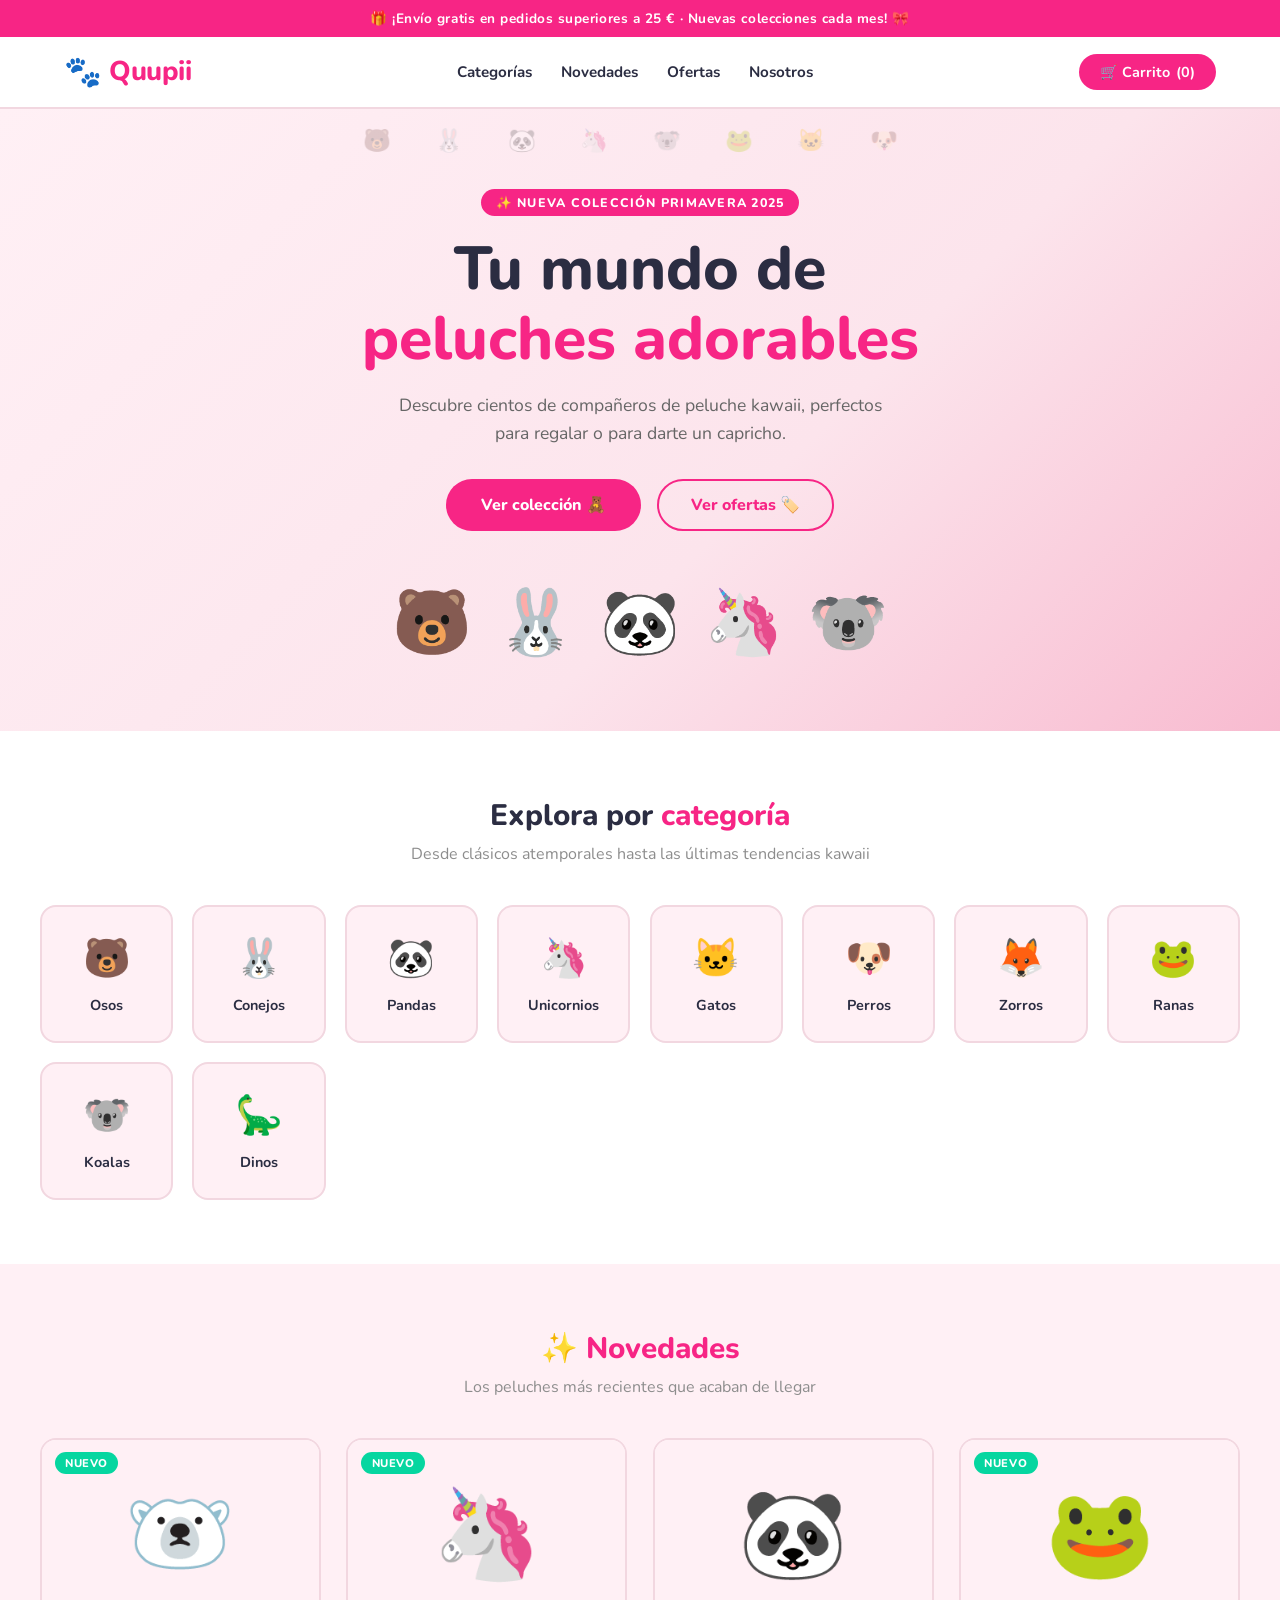
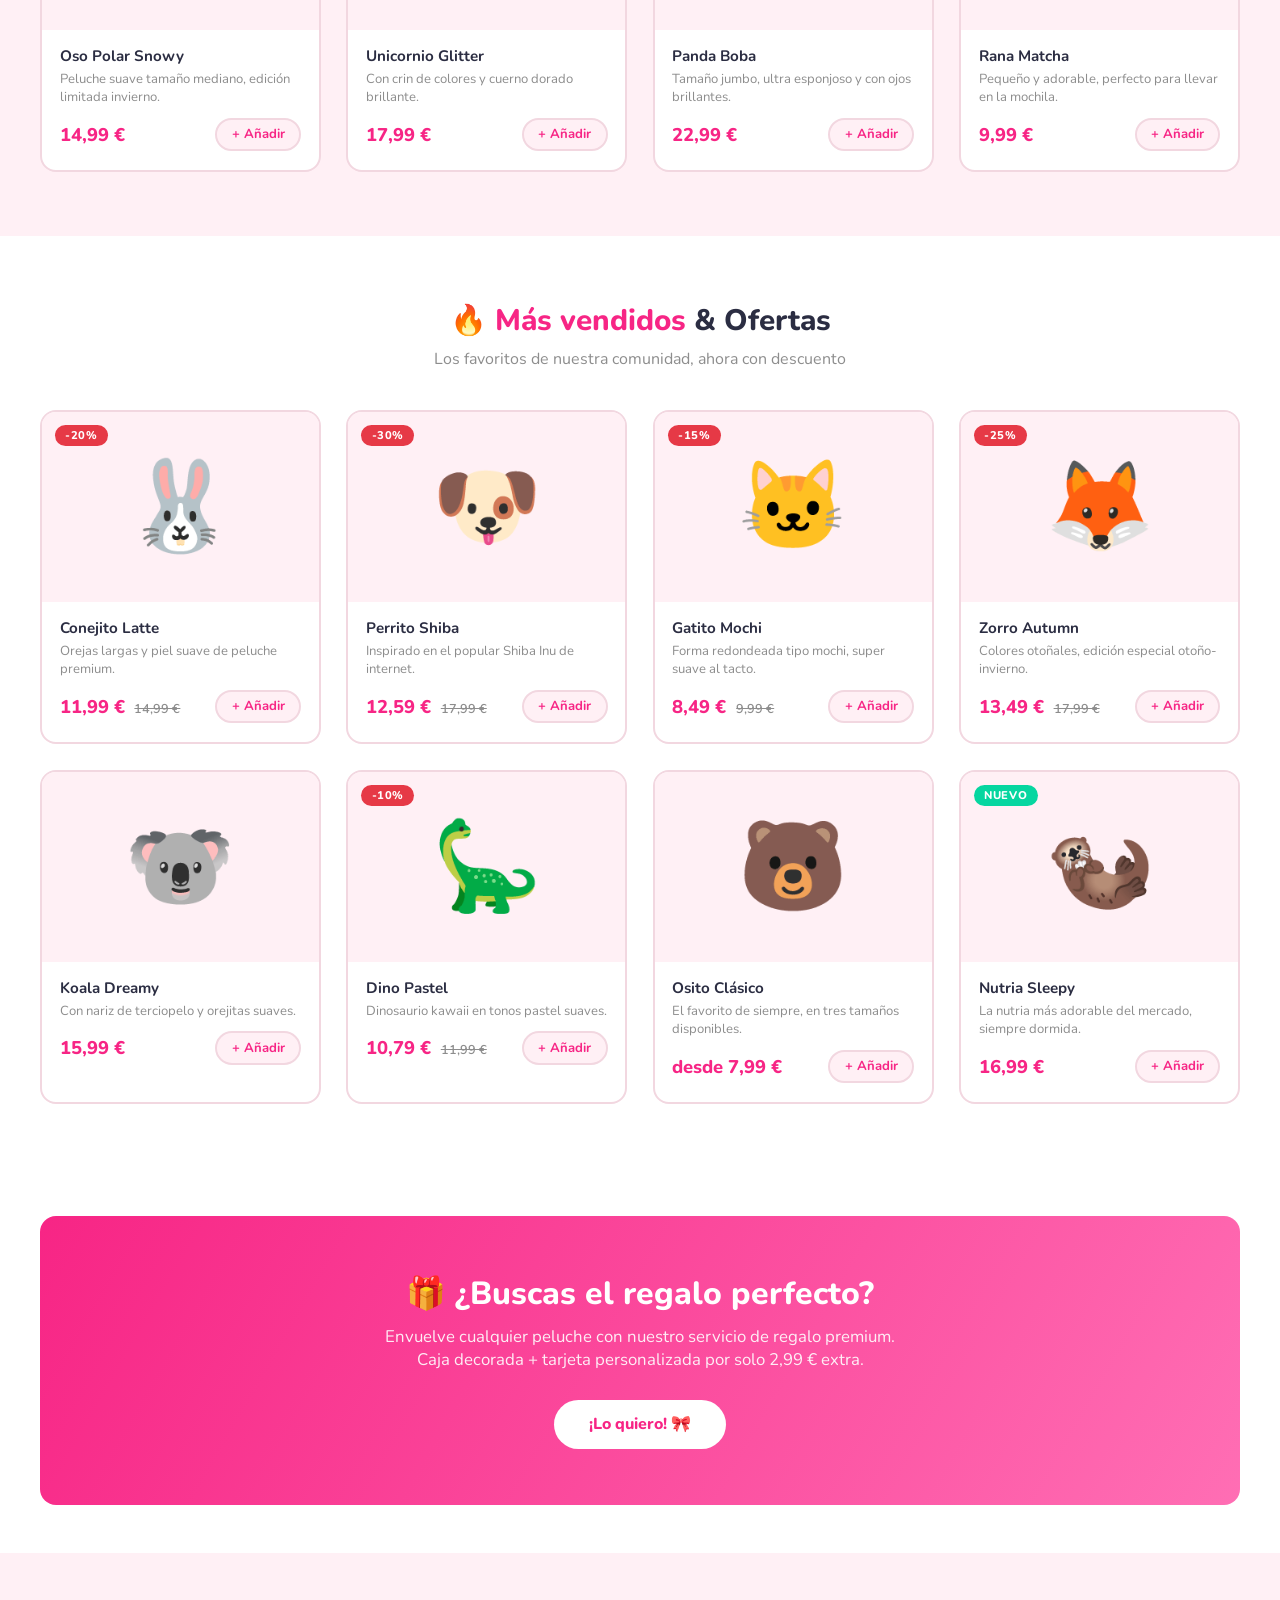
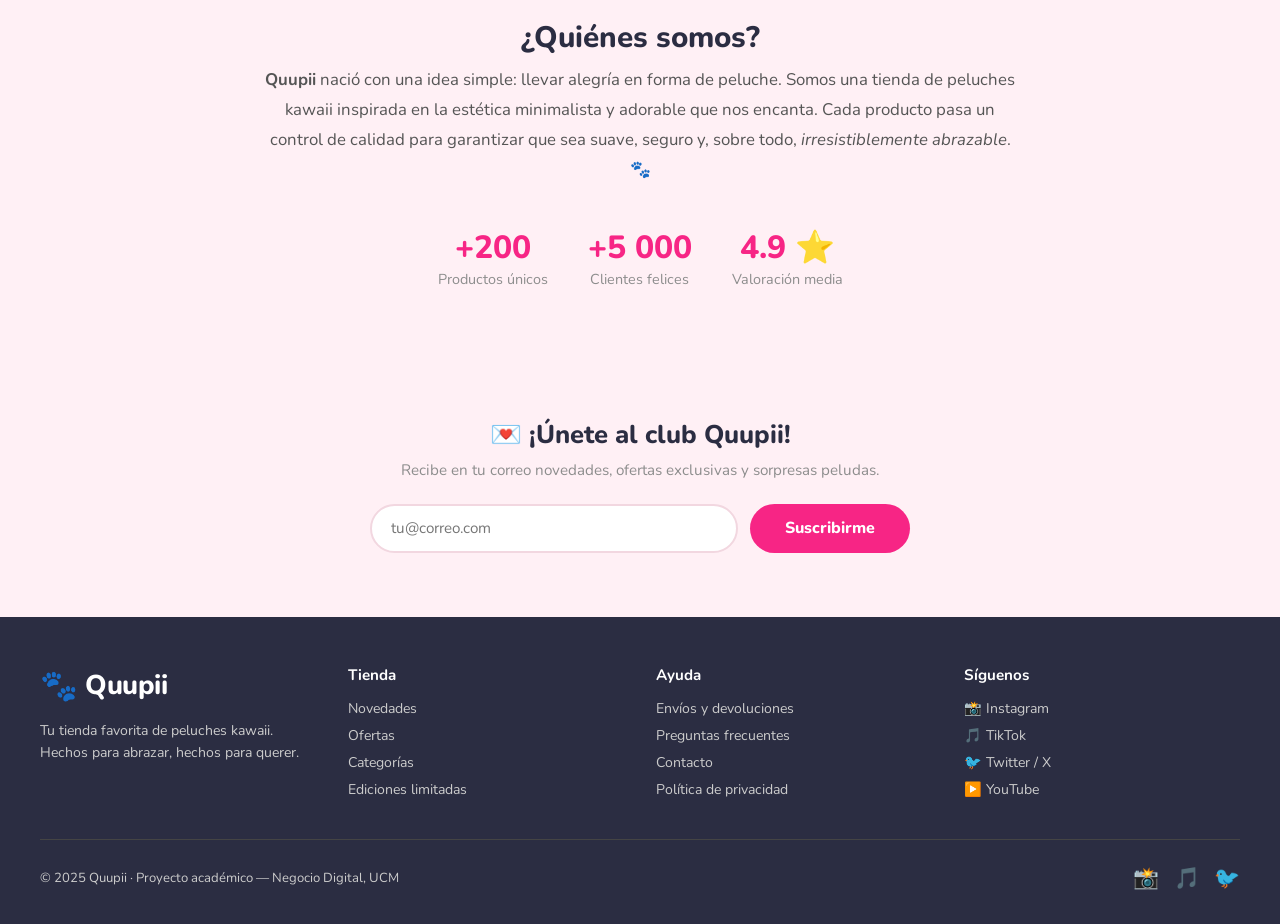
==== index.html @ 1c613c75 "Add Miniso-style plush toy store index.html Agent-Logs-Url: https://github.com/Quupii/quupii.github." ====
<!DOCTYPE html>
<html lang="es">
<head>
  <meta charset="UTF-8" />
  <meta name="viewport" content="width=device-width, initial-scale=1.0" />
  <title>Quupii — Tienda de Peluches</title>
  <link rel="preconnect" href="https://fonts.googleapis.com" />
  <link rel="preconnect" href="https://fonts.gstatic.com" crossorigin />
  <link href="https://fonts.googleapis.com/css2?family=Nunito:wght@400;600;700;800&display=swap" rel="stylesheet" />
  <style>
    /* ── Reset & base ─────────────────────────────── */
    *, *::before, *::after { box-sizing: border-box; margin: 0; padding: 0; }
    html { scroll-behavior: smooth; }
    body {
      font-family: 'Nunito', sans-serif;
      background: #fff;
      color: #333;
    }
    a { text-decoration: none; color: inherit; }
    img { display: block; max-width: 100%; }

    /* ── Variables ────────────────────────────────── */
    :root {
      --pink:       #f72585;
      --pink-light: #fce4ec;
      --pink-pale:  #fff0f5;
      --red:        #e63946;
      --dark:       #2b2d42;
      --gray:       #8d8d8d;
      --border:     #f2d7e0;
      --radius:     16px;
    }

    /* ── Top announcement bar ─────────────────────── */
    .announcement {
      background: var(--pink);
      color: #fff;
      text-align: center;
      font-size: .85rem;
      font-weight: 700;
      padding: .55rem 1rem;
      letter-spacing: .04em;
    }

    /* ── Header / Navbar ──────────────────────────── */
    header {
      position: sticky;
      top: 0;
      z-index: 100;
      background: #fff;
      border-bottom: 2px solid var(--border);
    }
    .navbar {
      max-width: 1200px;
      margin: 0 auto;
      display: flex;
      align-items: center;
      justify-content: space-between;
      padding: .9rem 1.5rem;
      gap: 1rem;
    }
    .logo {
      display: flex;
      align-items: center;
      gap: .5rem;
      font-size: 1.7rem;
      font-weight: 800;
      color: var(--pink);
      letter-spacing: -.02em;
    }
    .logo span.bear { font-size: 1.9rem; }
    nav {
      display: flex;
      gap: 1.8rem;
      font-weight: 700;
      font-size: .95rem;
      color: var(--dark);
    }
    nav a:hover { color: var(--pink); }
    .navbar-actions {
      display: flex;
      align-items: center;
      gap: 1rem;
    }
    .btn-cart {
      background: var(--pink);
      color: #fff;
      border: none;
      border-radius: 30px;
      padding: .5rem 1.3rem;
      font-family: 'Nunito', sans-serif;
      font-weight: 700;
      font-size: .9rem;
      cursor: pointer;
      display: flex;
      align-items: center;
      gap: .4rem;
      transition: background .2s;
    }
    .btn-cart:hover { background: #c41e6e; }

    /* ── Hero banner ──────────────────────────────── */
    .hero {
      background: linear-gradient(135deg, var(--pink-pale) 0%, #fce4ec 60%, #f8bbd0 100%);
      padding: 5rem 1.5rem 4rem;
      text-align: center;
      position: relative;
      overflow: hidden;
    }
    .hero::before {
      content: "🐻 🐰 🐼 🦄 🐨 🐸 🐱 🐶";
      position: absolute;
      top: 1rem; left: 50%;
      transform: translateX(-50%);
      font-size: 1.4rem;
      opacity: .25;
      white-space: nowrap;
      letter-spacing: 1.2rem;
      pointer-events: none;
    }
    .hero-badge {
      display: inline-block;
      background: var(--pink);
      color: #fff;
      font-size: .78rem;
      font-weight: 800;
      letter-spacing: .1em;
      text-transform: uppercase;
      padding: .3rem .9rem;
      border-radius: 20px;
      margin-bottom: 1.2rem;
    }
    .hero h1 {
      font-size: clamp(2.2rem, 6vw, 3.8rem);
      font-weight: 800;
      color: var(--dark);
      line-height: 1.15;
      margin-bottom: 1rem;
    }
    .hero h1 em {
      font-style: normal;
      color: var(--pink);
    }
    .hero p {
      max-width: 520px;
      margin: 0 auto 2rem;
      font-size: 1.1rem;
      color: #666;
      line-height: 1.6;
    }
    .hero-cta {
      display: inline-flex;
      gap: 1rem;
      flex-wrap: wrap;
      justify-content: center;
    }
    .btn-primary {
      background: var(--pink);
      color: #fff;
      border: none;
      border-radius: 30px;
      padding: .85rem 2.2rem;
      font-family: 'Nunito', sans-serif;
      font-weight: 800;
      font-size: 1rem;
      cursor: pointer;
      transition: background .2s, transform .15s;
    }
    .btn-primary:hover { background: #c41e6e; transform: translateY(-2px); }
    .btn-outline {
      background: transparent;
      color: var(--pink);
      border: 2px solid var(--pink);
      border-radius: 30px;
      padding: .8rem 2rem;
      font-family: 'Nunito', sans-serif;
      font-weight: 800;
      font-size: 1rem;
      cursor: pointer;
      transition: background .2s, color .2s, transform .15s;
    }
    .btn-outline:hover {
      background: var(--pink-light);
      transform: translateY(-2px);
    }
    .hero-emojis {
      margin-top: 3rem;
      font-size: 4rem;
      display: flex;
      justify-content: center;
      gap: 1.5rem;
      flex-wrap: wrap;
    }
    .hero-emojis span {
      display: inline-block;
      animation: float 3s ease-in-out infinite;
    }
    .hero-emojis span:nth-child(2) { animation-delay: .4s; }
    .hero-emojis span:nth-child(3) { animation-delay: .8s; }
    .hero-emojis span:nth-child(4) { animation-delay: 1.2s; }
    .hero-emojis span:nth-child(5) { animation-delay: 1.6s; }
    @keyframes float {
      0%, 100% { transform: translateY(0); }
      50% { transform: translateY(-12px); }
    }

    /* ── Section wrapper ──────────────────────────── */
    section { padding: 4rem 1.5rem; }
    .section-inner { max-width: 1200px; margin: 0 auto; }
    .section-title {
      text-align: center;
      font-size: 1.85rem;
      font-weight: 800;
      color: var(--dark);
      margin-bottom: .5rem;
    }
    .section-title span { color: var(--pink); }
    .section-sub {
      text-align: center;
      color: var(--gray);
      margin-bottom: 2.5rem;
      font-size: 1rem;
    }

    /* ── Categories ───────────────────────────────── */
    .categories-grid {
      display: grid;
      grid-template-columns: repeat(auto-fit, minmax(130px, 1fr));
      gap: 1.2rem;
    }
    .category-card {
      background: var(--pink-pale);
      border: 2px solid var(--border);
      border-radius: var(--radius);
      padding: 1.6rem 1rem;
      text-align: center;
      cursor: pointer;
      transition: transform .2s, box-shadow .2s, background .2s;
    }
    .category-card:hover {
      transform: translateY(-4px);
      box-shadow: 0 8px 24px rgba(247,37,133,.15);
      background: var(--pink-light);
    }
    .category-card .icon { font-size: 2.4rem; margin-bottom: .6rem; }
    .category-card p { font-weight: 700; font-size: .9rem; color: var(--dark); }

    /* ── Products grid ────────────────────────────── */
    .products-grid {
      display: grid;
      grid-template-columns: repeat(auto-fill, minmax(220px, 1fr));
      gap: 1.6rem;
    }
    .product-card {
      background: #fff;
      border: 2px solid var(--border);
      border-radius: var(--radius);
      overflow: hidden;
      transition: transform .2s, box-shadow .2s;
      position: relative;
    }
    .product-card:hover {
      transform: translateY(-5px);
      box-shadow: 0 12px 32px rgba(247,37,133,.15);
    }
    .product-badge {
      position: absolute;
      top: .8rem; left: .8rem;
      background: var(--pink);
      color: #fff;
      font-size: .7rem;
      font-weight: 800;
      letter-spacing: .05em;
      text-transform: uppercase;
      padding: .2rem .65rem;
      border-radius: 20px;
    }
    .product-badge.new { background: #06d6a0; }
    .product-badge.sale { background: var(--red); }
    .product-img {
      background: var(--pink-pale);
      display: flex;
      align-items: center;
      justify-content: center;
      height: 190px;
      font-size: 5.5rem;
      user-select: none;
    }
    .product-info { padding: 1rem 1.1rem 1.2rem; }
    .product-name {
      font-weight: 700;
      font-size: .95rem;
      color: var(--dark);
      margin-bottom: .25rem;
    }
    .product-desc {
      font-size: .82rem;
      color: var(--gray);
      margin-bottom: .7rem;
      line-height: 1.4;
    }
    .product-footer {
      display: flex;
      align-items: center;
      justify-content: space-between;
    }
    .product-price {
      font-size: 1.15rem;
      font-weight: 800;
      color: var(--pink);
    }
    .product-price s {
      font-size: .8rem;
      font-weight: 600;
      color: var(--gray);
      margin-left: .3rem;
    }
    .btn-add {
      background: var(--pink-pale);
      border: 2px solid var(--border);
      border-radius: 20px;
      padding: .35rem .9rem;
      font-family: 'Nunito', sans-serif;
      font-weight: 700;
      font-size: .82rem;
      color: var(--pink);
      cursor: pointer;
      transition: background .2s, color .2s;
    }
    .btn-add:hover { background: var(--pink); color: #fff; border-color: var(--pink); }

    /* ── Promo banner ─────────────────────────────── */
    .promo {
      background: linear-gradient(120deg, var(--pink) 0%, #ff6eb4 100%);
      color: #fff;
      border-radius: var(--radius);
      padding: 3.5rem 2rem;
      text-align: center;
      max-width: 1200px;
      margin: 0 auto;
    }
    .promo h2 {
      font-size: 2rem;
      font-weight: 800;
      margin-bottom: .6rem;
    }
    .promo p {
      font-size: 1.05rem;
      opacity: .9;
      margin-bottom: 1.8rem;
    }
    .btn-white {
      background: #fff;
      color: var(--pink);
      border: none;
      border-radius: 30px;
      padding: .85rem 2.2rem;
      font-family: 'Nunito', sans-serif;
      font-weight: 800;
      font-size: 1rem;
      cursor: pointer;
      transition: box-shadow .2s, transform .15s;
    }
    .btn-white:hover { box-shadow: 0 6px 20px rgba(0,0,0,.2); transform: translateY(-2px); }

    /* ── Newsletter ───────────────────────────────── */
    .newsletter { background: var(--pink-pale); }
    .newsletter-inner {
      max-width: 540px;
      margin: 0 auto;
      text-align: center;
    }
    .newsletter h2 { font-size: 1.6rem; font-weight: 800; color: var(--dark); margin-bottom: .5rem; }
    .newsletter p { color: var(--gray); font-size: .95rem; margin-bottom: 1.5rem; }
    .newsletter-form {
      display: flex;
      gap: .7rem;
      flex-wrap: wrap;
      justify-content: center;
    }
    .newsletter-form input {
      flex: 1 1 220px;
      border: 2px solid var(--border);
      border-radius: 30px;
      padding: .7rem 1.2rem;
      font-family: 'Nunito', sans-serif;
      font-size: .95rem;
      outline: none;
      transition: border-color .2s;
    }
    .newsletter-form input:focus { border-color: var(--pink); }

    /* ── Footer ───────────────────────────────────── */
    footer {
      background: var(--dark);
      color: #ccc;
      padding: 3rem 1.5rem 2rem;
    }
    .footer-inner {
      max-width: 1200px;
      margin: 0 auto;
      display: grid;
      grid-template-columns: repeat(auto-fit, minmax(180px, 1fr));
      gap: 2rem;
      padding-bottom: 2rem;
      border-bottom: 1px solid #444;
    }
    .footer-brand .logo { color: #fff; margin-bottom: .8rem; }
    .footer-brand p { font-size: .88rem; line-height: 1.6; }
    .footer-col h4 { color: #fff; font-size: .95rem; font-weight: 700; margin-bottom: .9rem; }
    .footer-col ul { list-style: none; }
    .footer-col ul li { margin-bottom: .5rem; font-size: .88rem; }
    .footer-col ul li a:hover { color: var(--pink); }
    .footer-bottom {
      max-width: 1200px;
      margin: 1.5rem auto 0;
      display: flex;
      flex-wrap: wrap;
      gap: .5rem;
      justify-content: space-between;
      align-items: center;
      font-size: .82rem;
    }
    .socials { display: flex; gap: .9rem; font-size: 1.3rem; }
    .socials a:hover { color: var(--pink); }

    /* ── Responsive tweaks ────────────────────────── */
    @media (max-width: 640px) {
      nav { display: none; }
      .hero { padding: 3.5rem 1rem 3rem; }
      .hero-emojis { font-size: 2.8rem; gap: .8rem; }
    }
  </style>
</head>
<body>

  <!-- Announcement bar -->
  <div class="announcement">
    🎁 ¡Envío gratis en pedidos superiores a 25 € · Nuevas colecciones cada mes! 🎀
  </div>

  <!-- Header -->
  <header>
    <div class="navbar">
      <div class="logo">
        <span class="bear">🐾</span>
        Quupii
      </div>
      <nav>
        <a href="#categorias">Categorías</a>
        <a href="#novedades">Novedades</a>
        <a href="#ofertas">Ofertas</a>
        <a href="#sobre-nosotros">Nosotros</a>
      </nav>
      <div class="navbar-actions">
        <button class="btn-cart">🛒 Carrito <strong>(0)</strong></button>
      </div>
    </div>
  </header>

  <!-- Hero -->
  <section class="hero">
    <div class="hero-badge">✨ Nueva Colección Primavera 2025</div>
    <h1>Tu mundo de<br /><em>peluches adorables</em></h1>
    <p>Descubre cientos de compañeros de peluche kawaii, perfectos para regalar o para darte un capricho.</p>
    <div class="hero-cta">
      <button class="btn-primary">Ver colección 🧸</button>
      <button class="btn-outline">Ver ofertas 🏷️</button>
    </div>
    <div class="hero-emojis">
      <span>🐻</span>
      <span>🐰</span>
      <span>🐼</span>
      <span>🦄</span>
      <span>🐨</span>
    </div>
  </section>

  <!-- Categories -->
  <section id="categorias" style="background:#fff;">
    <div class="section-inner">
      <h2 class="section-title">Explora por <span>categoría</span></h2>
      <p class="section-sub">Desde clásicos atemporales hasta las últimas tendencias kawaii</p>
      <div class="categories-grid">
        <div class="category-card"><div class="icon">🐻</div><p>Osos</p></div>
        <div class="category-card"><div class="icon">🐰</div><p>Conejos</p></div>
        <div class="category-card"><div class="icon">🐼</div><p>Pandas</p></div>
        <div class="category-card"><div class="icon">🦄</div><p>Unicornios</p></div>
        <div class="category-card"><div class="icon">🐱</div><p>Gatos</p></div>
        <div class="category-card"><div class="icon">🐶</div><p>Perros</p></div>
        <div class="category-card"><div class="icon">🦊</div><p>Zorros</p></div>
        <div class="category-card"><div class="icon">🐸</div><p>Ranas</p></div>
        <div class="category-card"><div class="icon">🐨</div><p>Koalas</p></div>
        <div class="category-card"><div class="icon">🦕</div><p>Dinos</p></div>
      </div>
    </div>
  </section>

  <!-- New arrivals -->
  <section id="novedades" style="background:var(--pink-pale);">
    <div class="section-inner">
      <h2 class="section-title">✨ <span>Novedades</span></h2>
      <p class="section-sub">Los peluches más recientes que acaban de llegar</p>
      <div class="products-grid">

        <div class="product-card">
          <span class="product-badge new">Nuevo</span>
          <div class="product-img">🐻‍❄️</div>
          <div class="product-info">
            <p class="product-name">Oso Polar Snowy</p>
            <p class="product-desc">Peluche suave tamaño mediano, edición limitada invierno.</p>
            <div class="product-footer">
              <span class="product-price">14,99 €</span>
              <button class="btn-add">+ Añadir</button>
            </div>
          </div>
        </div>

        <div class="product-card">
          <span class="product-badge new">Nuevo</span>
          <div class="product-img">🦄</div>
          <div class="product-info">
            <p class="product-name">Unicornio Glitter</p>
            <p class="product-desc">Con crin de colores y cuerno dorado brillante.</p>
            <div class="product-footer">
              <span class="product-price">17,99 €</span>
              <button class="btn-add">+ Añadir</button>
            </div>
          </div>
        </div>

        <div class="product-card">
          <div class="product-img">🐼</div>
          <div class="product-info">
            <p class="product-name">Panda Boba</p>
            <p class="product-desc">Tamaño jumbo, ultra esponjoso y con ojos brillantes.</p>
            <div class="product-footer">
              <span class="product-price">22,99 €</span>
              <button class="btn-add">+ Añadir</button>
            </div>
          </div>
        </div>

        <div class="product-card">
          <span class="product-badge new">Nuevo</span>
          <div class="product-img">🐸</div>
          <div class="product-info">
            <p class="product-name">Rana Matcha</p>
            <p class="product-desc">Pequeño y adorable, perfecto para llevar en la mochila.</p>
            <div class="product-footer">
              <span class="product-price">9,99 €</span>
              <button class="btn-add">+ Añadir</button>
            </div>
          </div>
        </div>

      </div>
    </div>
  </section>

  <!-- Best sellers / Deals -->
  <section id="ofertas" style="background:#fff;">
    <div class="section-inner">
      <h2 class="section-title">🔥 <span>Más vendidos</span> &amp; Ofertas</h2>
      <p class="section-sub">Los favoritos de nuestra comunidad, ahora con descuento</p>
      <div class="products-grid">

        <div class="product-card">
          <span class="product-badge sale">-20%</span>
          <div class="product-img">🐰</div>
          <div class="product-info">
            <p class="product-name">Conejito Latte</p>
            <p class="product-desc">Orejas largas y piel suave de peluche premium.</p>
            <div class="product-footer">
              <span class="product-price">11,99 € <s>14,99 €</s></span>
              <button class="btn-add">+ Añadir</button>
            </div>
          </div>
        </div>

        <div class="product-card">
          <span class="product-badge sale">-30%</span>
          <div class="product-img">🐶</div>
          <div class="product-info">
            <p class="product-name">Perrito Shiba</p>
            <p class="product-desc">Inspirado en el popular Shiba Inu de internet.</p>
            <div class="product-footer">
              <span class="product-price">12,59 € <s>17,99 €</s></span>
              <button class="btn-add">+ Añadir</button>
            </div>
          </div>
        </div>

        <div class="product-card">
          <span class="product-badge sale">-15%</span>
          <div class="product-img">🐱</div>
          <div class="product-info">
            <p class="product-name">Gatito Mochi</p>
            <p class="product-desc">Forma redondeada tipo mochi, super suave al tacto.</p>
            <div class="product-footer">
              <span class="product-price">8,49 € <s>9,99 €</s></span>
              <button class="btn-add">+ Añadir</button>
            </div>
          </div>
        </div>

        <div class="product-card">
          <span class="product-badge sale">-25%</span>
          <div class="product-img">🦊</div>
          <div class="product-info">
            <p class="product-name">Zorro Autumn</p>
            <p class="product-desc">Colores otoñales, edición especial otoño-invierno.</p>
            <div class="product-footer">
              <span class="product-price">13,49 € <s>17,99 €</s></span>
              <button class="btn-add">+ Añadir</button>
            </div>
          </div>
        </div>

        <div class="product-card">
          <div class="product-img">🐨</div>
          <div class="product-info">
            <p class="product-name">Koala Dreamy</p>
            <p class="product-desc">Con nariz de terciopelo y orejitas suaves.</p>
            <div class="product-footer">
              <span class="product-price">15,99 €</span>
              <button class="btn-add">+ Añadir</button>
            </div>
          </div>
        </div>

        <div class="product-card">
          <span class="product-badge sale">-10%</span>
          <div class="product-img">🦕</div>
          <div class="product-info">
            <p class="product-name">Dino Pastel</p>
            <p class="product-desc">Dinosaurio kawaii en tonos pastel suaves.</p>
            <div class="product-footer">
              <span class="product-price">10,79 € <s>11,99 €</s></span>
              <button class="btn-add">+ Añadir</button>
            </div>
          </div>
        </div>

        <div class="product-card">
          <div class="product-img">🐻</div>
          <div class="product-info">
            <p class="product-name">Osito Clásico</p>
            <p class="product-desc">El favorito de siempre, en tres tamaños disponibles.</p>
            <div class="product-footer">
              <span class="product-price">desde 7,99 €</span>
              <button class="btn-add">+ Añadir</button>
            </div>
          </div>
        </div>

        <div class="product-card">
          <span class="product-badge new">Nuevo</span>
          <div class="product-img">🦦</div>
          <div class="product-info">
            <p class="product-name">Nutria Sleepy</p>
            <p class="product-desc">La nutria más adorable del mercado, siempre dormida.</p>
            <div class="product-footer">
              <span class="product-price">16,99 €</span>
              <button class="btn-add">+ Añadir</button>
            </div>
          </div>
        </div>

      </div>
    </div>
  </section>

  <!-- Promo banner -->
  <section style="padding: 3rem 1.5rem;">
    <div class="promo">
      <h2>🎁 ¿Buscas el regalo perfecto?</h2>
      <p>Envuelve cualquier peluche con nuestro servicio de regalo premium.<br/>
         Caja decorada + tarjeta personalizada por solo 2,99 € extra.</p>
      <button class="btn-white">¡Lo quiero! 🎀</button>
    </div>
  </section>

  <!-- About -->
  <section id="sobre-nosotros" style="background:var(--pink-pale);">
    <div class="section-inner" style="max-width:760px;text-align:center;">
      <h2 class="section-title">¿Quiénes somos?</h2>
      <p style="color:#555;line-height:1.8;font-size:1.05rem;margin-top:.5rem;">
        <strong>Quupii</strong> nació con una idea simple: llevar alegría en forma de peluche.
        Somos una tienda de peluches kawaii inspirada en la estética minimalista y adorable
        que nos encanta. Cada producto pasa un control de calidad para garantizar que sea
        suave, seguro y, sobre todo, <em>irresistiblemente abrazable</em>. 🐾
      </p>
      <div style="display:flex;justify-content:center;gap:2.5rem;margin-top:2.5rem;flex-wrap:wrap;">
        <div>
          <p style="font-size:2rem;font-weight:800;color:var(--pink);">+200</p>
          <p style="color:var(--gray);font-size:.9rem;">Productos únicos</p>
        </div>
        <div>
          <p style="font-size:2rem;font-weight:800;color:var(--pink);">+5 000</p>
          <p style="color:var(--gray);font-size:.9rem;">Clientes felices</p>
        </div>
        <div>
          <p style="font-size:2rem;font-weight:800;color:var(--pink);">4.9 ⭐</p>
          <p style="color:var(--gray);font-size:.9rem;">Valoración media</p>
        </div>
      </div>
    </div>
  </section>

  <!-- Newsletter -->
  <section class="newsletter">
    <div class="newsletter-inner">
      <h2>💌 ¡Únete al club Quupii!</h2>
      <p>Recibe en tu correo novedades, ofertas exclusivas y sorpresas peludas.</p>
      <div class="newsletter-form">
        <input type="email" placeholder="tu@correo.com" />
        <button class="btn-primary">Suscribirme</button>
      </div>
    </div>
  </section>

  <!-- Footer -->
  <footer>
    <div class="footer-inner">
      <div class="footer-brand">
        <div class="logo"><span class="bear">🐾</span> Quupii</div>
        <p>Tu tienda favorita de peluches kawaii. Hechos para abrazar, hechos para querer.</p>
      </div>
      <div class="footer-col">
        <h4>Tienda</h4>
        <ul>
          <li><a href="#novedades">Novedades</a></li>
          <li><a href="#ofertas">Ofertas</a></li>
          <li><a href="#categorias">Categorías</a></li>
          <li><a href="#">Ediciones limitadas</a></li>
        </ul>
      </div>
      <div class="footer-col">
        <h4>Ayuda</h4>
        <ul>
          <li><a href="#">Envíos y devoluciones</a></li>
          <li><a href="#">Preguntas frecuentes</a></li>
          <li><a href="#">Contacto</a></li>
          <li><a href="#">Política de privacidad</a></li>
        </ul>
      </div>
      <div class="footer-col">
        <h4>Síguenos</h4>
        <ul>
          <li><a href="#">📸 Instagram</a></li>
          <li><a href="#">🎵 TikTok</a></li>
          <li><a href="#">🐦 Twitter / X</a></li>
          <li><a href="#">▶️ YouTube</a></li>
        </ul>
      </div>
    </div>
    <div class="footer-bottom">
      <span>© 2025 Quupii · Proyecto académico — Negocio Digital, UCM</span>
      <div class="socials">
        <a href="#" title="Instagram">📸</a>
        <a href="#" title="TikTok">🎵</a>
        <a href="#" title="Twitter">🐦</a>
      </div>
    </div>
  </footer>

</body>
</html>
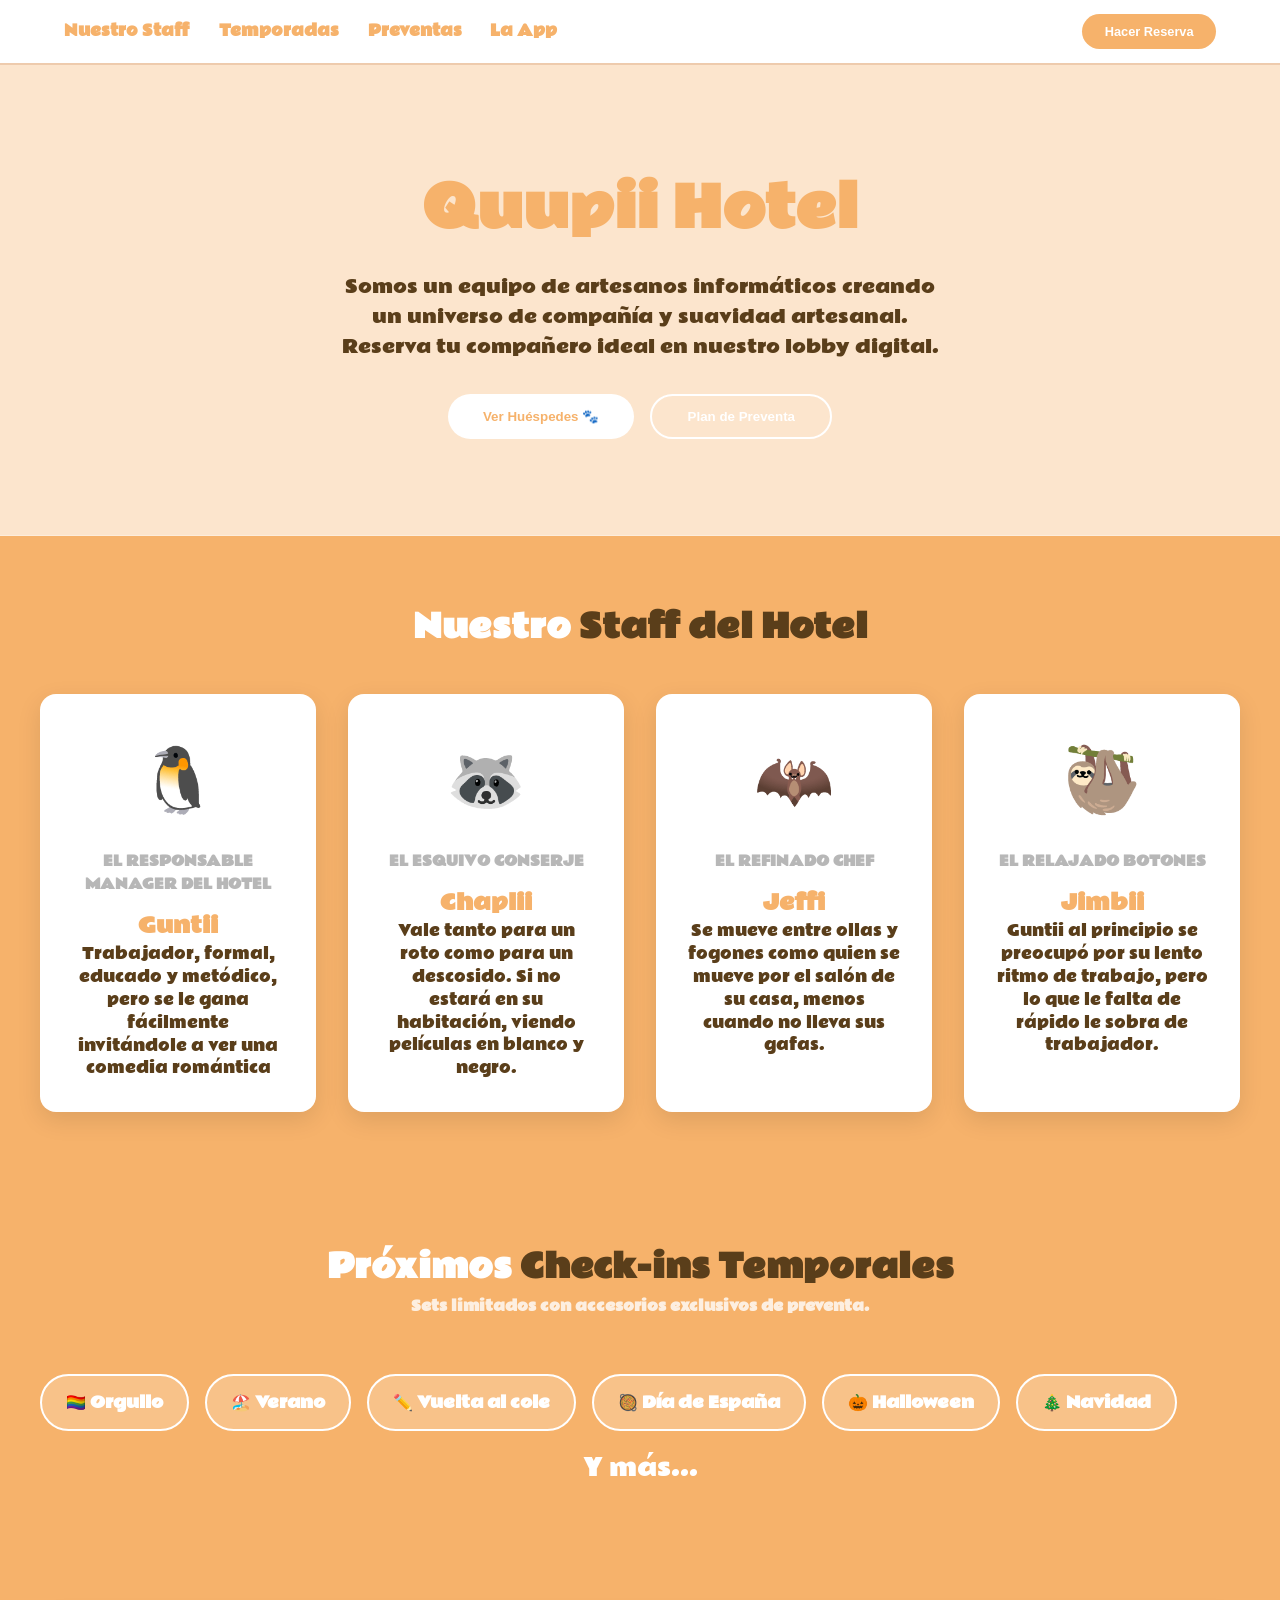
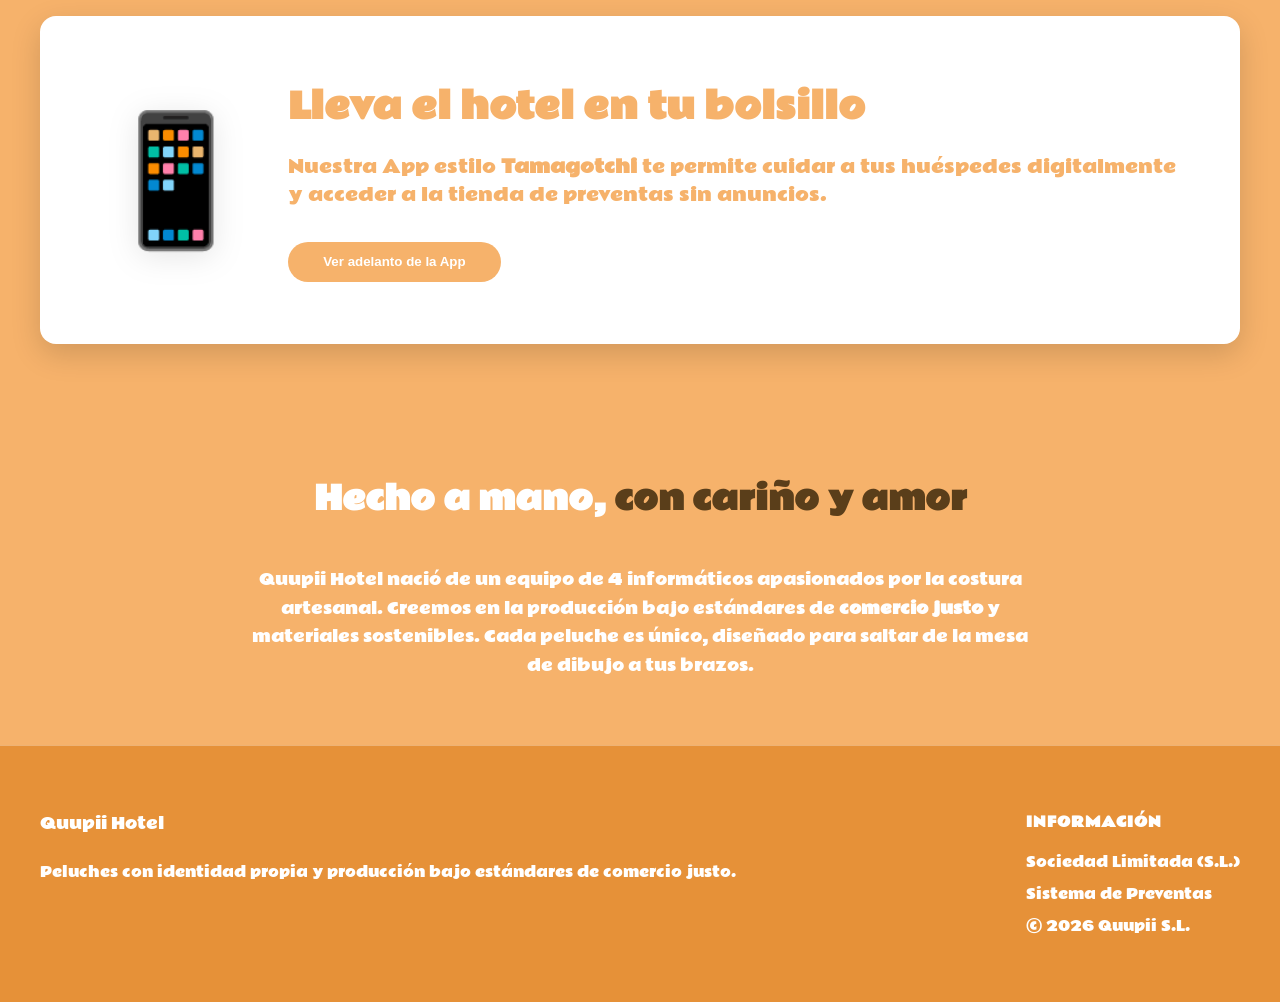
==== commit a7ae4b8d: "Ou yeah" ====
--- a/index.html
+++ b/index.html
@@ -3,52 +3,40 @@
 <head>
   <meta charset="UTF-8" />
   <meta name="viewport" content="width=device-width, initial-scale=1.0" />
-  <title>Quupii — Tienda de Peluches</title>
-  <link rel="preconnect" href="https://fonts.googleapis.com" />
-  <link rel="preconnect" href="https://fonts.gstatic.com" crossorigin />
-  <link href="https://fonts.googleapis.com/css2?family=Nunito:wght@400;600;700;800&display=swap" rel="stylesheet" />
+  <title>Quupii Hotel — Peluches Artesanales</title>
+  <link rel="preconnect" href="https://fonts.googleapis.com">
+  <link rel="preconnect" href="https://fonts.gstatic.com" crossorigin>
+  <link href="https://fonts.googleapis.com/css2?family=Rammetto+One&display=swap" rel="stylesheet">
   <style>
     /* ── Reset & base ─────────────────────────────── */
     *, *::before, *::after { box-sizing: border-box; margin: 0; padding: 0; }
     html { scroll-behavior: smooth; }
     body {
-      font-family: 'Nunito', sans-serif;
-      background: #fff;
-      color: #333;
+      font-family: 'Rammetto One', cursive;
+      background: #f6b26b; /* Fondo principal naranja */
+      color: #fff;        /* Texto principal blanco */
     }
     a { text-decoration: none; color: inherit; }
-    img { display: block; max-width: 100%; }
 
     /* ── Variables ────────────────────────────────── */
     :root {
-      --pink:       #f72585;
-      --pink-light: #fce4ec;
-      --pink-pale:  #fff0f5;
-      --red:        #e63946;
-      --dark:       #2b2d42;
-      --gray:       #8d8d8d;
-      --border:     #f2d7e0;
-      --radius:     16px;
-    }
-
-    /* ── Top announcement bar ─────────────────────── */
-    .announcement {
-      background: var(--pink);
-      color: #fff;
-      text-align: center;
-      font-size: .85rem;
-      font-weight: 700;
-      padding: .55rem 1rem;
-      letter-spacing: .04em;
-    }
-
-    /* ── Header / Navbar ──────────────────────────── */
+      --orange:       #f6b26b;    /* Color base */
+      --white:        #ffffff;
+      --orange-dark:  #e69138;
+      --orange-deep:  #d0802d;
+      --dark-text:    #5a3e1a;
+      --border-light: rgba(255, 255, 255, 0.3);
+      --border-orange: #eecbad;
+      --radius:       16px;
+    }
+
+    /* ── Header / Navbar (INVERTIDO) ──────────────── */
     header {
       position: sticky;
       top: 0;
       z-index: 100;
-      background: #fff;
-      border-bottom: 2px solid var(--border);
+      background: var(--white); /* Fondo Blanco */
+      border-bottom: 2px solid var(--border-orange);
     }
     .navbar {
       max-width: 1200px;
@@ -57,713 +45,231 @@
       align-items: center;
       justify-content: space-between;
       padding: .9rem 1.5rem;
-      gap: 1rem;
-    }
-    .logo {
-      display: flex;
-      align-items: center;
-      gap: .5rem;
-      font-size: 1.7rem;
-      font-weight: 800;
-      color: var(--pink);
-      letter-spacing: -.02em;
-    }
-    .logo span.bear { font-size: 1.9rem; }
+    }
     nav {
       display: flex;
       gap: 1.8rem;
       font-weight: 700;
       font-size: .95rem;
-      color: var(--dark);
-    }
-    nav a:hover { color: var(--pink); }
-    .navbar-actions {
-      display: flex;
-      align-items: center;
-      gap: 1rem;
-    }
-    .btn-cart {
-      background: var(--pink);
-      color: #fff;
+      color: var(--orange); /* Enlaces Naranja */
+    }
+    nav a:hover { opacity: 0.7; }
+
+    /* Botón del Header invertido respecto al header blanco */
+    header .btn-header {
+      background: var(--orange);
+      color: var(--white);
+      padding: .6rem 1.4rem;
+      font-size: .8rem;
+      border-radius: 30px;
+      font-weight: 800;
       border: none;
-      border-radius: 30px;
-      padding: .5rem 1.3rem;
-      font-family: 'Nunito', sans-serif;
-      font-weight: 700;
-      font-size: .9rem;
       cursor: pointer;
-      display: flex;
-      align-items: center;
-      gap: .4rem;
-      transition: background .2s;
-    }
-    .btn-cart:hover { background: #c41e6e; }
-
-    /* ── Hero banner ──────────────────────────────── */
+    }
+
+    /* ── Hero (Lobby) ────────────────────────────── */
     .hero {
-      background: linear-gradient(135deg, var(--pink-pale) 0%, #fce4ec 60%, #f8bbd0 100%);
-      padding: 5rem 1.5rem 4rem;
+      background: #fce5cd;
+      padding: 6rem 1.5rem;
       text-align: center;
-      position: relative;
-      overflow: hidden;
-    }
-    .hero::before {
-      content: "🐻 🐰 🐼 🦄 🐨 🐸 🐱 🐶";
-      position: absolute;
-      top: 1rem; left: 50%;
-      transform: translateX(-50%);
-      font-size: 1.4rem;
-      opacity: .25;
-      white-space: nowrap;
-      letter-spacing: 1.2rem;
-      pointer-events: none;
-    }
-    .hero-badge {
-      display: inline-block;
-      background: var(--pink);
-      color: #fff;
-      font-size: .78rem;
+      border-bottom: 1px solid var(--border-light);
+    }
+    .hero h1 {
+      font-size: clamp(2rem, 5vw, 3.5rem);
       font-weight: 800;
-      letter-spacing: .1em;
-      text-transform: uppercase;
-      padding: .3rem .9rem;
-      border-radius: 20px;
-      margin-bottom: 1.2rem;
-    }
-    .hero h1 {
-      font-size: clamp(2.2rem, 6vw, 3.8rem);
-      font-weight: 800;
-      color: var(--dark);
-      line-height: 1.15;
+      color: #f6b26b;
       margin-bottom: 1rem;
     }
-    .hero h1 em {
-      font-style: normal;
-      color: var(--pink);
-    }
-    .hero p {
-      max-width: 520px;
-      margin: 0 auto 2rem;
-      font-size: 1.1rem;
-      color: #666;
-      line-height: 1.6;
-    }
-    .hero-cta {
-      display: inline-flex;
-      gap: 1rem;
-      flex-wrap: wrap;
-      justify-content: center;
-    }
-    .btn-primary {
-      background: var(--pink);
-      color: #fff;
-      border: none;
-      border-radius: 30px;
-      padding: .85rem 2.2rem;
-      font-family: 'Nunito', sans-serif;
-      font-weight: 800;
-      font-size: 1rem;
-      cursor: pointer;
-      transition: background .2s, transform .15s;
-    }
-    .btn-primary:hover { background: #c41e6e; transform: translateY(-2px); }
-    .btn-outline {
-      background: transparent;
-      color: var(--pink);
-      border: 2px solid var(--pink);
-      border-radius: 30px;
-      padding: .8rem 2rem;
-      font-family: 'Nunito', sans-serif;
-      font-weight: 800;
-      font-size: 1rem;
-      cursor: pointer;
-      transition: background .2s, color .2s, transform .15s;
-    }
-    .btn-outline:hover {
-      background: var(--pink-light);
-      transform: translateY(-2px);
-    }
-    .hero-emojis {
-      margin-top: 3rem;
-      font-size: 4rem;
-      display: flex;
-      justify-content: center;
-      gap: 1.5rem;
-      flex-wrap: wrap;
-    }
-    .hero-emojis span {
-      display: inline-block;
-      animation: float 3s ease-in-out infinite;
-    }
-    .hero-emojis span:nth-child(2) { animation-delay: .4s; }
-    .hero-emojis span:nth-child(3) { animation-delay: .8s; }
-    .hero-emojis span:nth-child(4) { animation-delay: 1.2s; }
-    .hero-emojis span:nth-child(5) { animation-delay: 1.6s; }
-    @keyframes float {
-      0%, 100% { transform: translateY(0); }
-      50% { transform: translateY(-12px); }
-    }
-
-    /* ── Section wrapper ──────────────────────────── */
+    .hero h1 em { color: var(--dark-text); font-style: normal; text-shadow: 0 2px 4px rgba(0,0,0,0.1); }
+    .hero p { max-width: 600px; margin: 0 auto 2rem; color: #5a3e1a; font-size: 1.1rem; }
+
+    /* ── Sections ─────────────────────────────────── */
     section { padding: 4rem 1.5rem; }
     .section-inner { max-width: 1200px; margin: 0 auto; }
-    .section-title {
+    .section-title { text-align: center; font-size: 2rem; font-weight: 800; margin-bottom: 2.5rem; color: var(--white); }
+    .section-title span { color: var(--dark-text); }
+
+    /* ── Character Cards (Staff) ──────────────────── */
+    .staff-grid {
+      display: grid;
+      grid-template-columns: repeat(auto-fit, minmax(250px, 1fr));
+      gap: 2rem;
+    }
+    .staff-card {
+      background: var(--white);
+      border-radius: var(--radius);
+      padding: 2rem;
       text-align: center;
-      font-size: 1.85rem;
+      transition: transform .2s;
+      box-shadow: 0 8px 24px rgba(0,0,0,0.1);
+    }
+    .staff-card:hover { transform: translateY(-5px); }
+    .staff-emoji { font-size: 4rem; margin-bottom: 1rem; }
+    .staff-name { font-weight: 800; font-size: 1.3rem; color: var(--orange); }
+    .staff-role { color: #888; font-weight: 700; font-size: .85rem; text-transform: uppercase; margin-bottom: .8rem; opacity: 0.6; }
+    .staff-desc { font-size: .95rem; color: var(--dark-text); line-height: 1.5; }
+
+    /* ── Season Sets ──────────────────────────────── */
+    .season-row {
+      display: flex;
+      gap: 1rem;
+      overflow-x: auto;
+      padding: 1rem 0;
+    }
+    .season-badge {
+      flex: 0 0 auto;
+      background: rgba(255, 255, 255, 0.2);
+      padding: .8rem 1.5rem;
+      border-radius: 30px;
+      font-weight: 700;
+      border: 2px solid var(--white);
+      color: var(--white);
+    }
+
+    /* ── App Promo ────────────────────────────────── */
+    .app-section {
+      background: var(--white);
+      color: var(--orange);
+      border-radius: var(--radius);
+      padding: 3.5rem;
+      display: flex;
+      align-items: center;
+      flex-wrap: wrap;
+      gap: 2rem;
+      box-shadow: 0 10px 30px rgba(0,0,0,0.15);
+    }
+    .app-content { flex: 1; min-width: 300px; }
+    .app-img { font-size: 8rem; flex: 0; filter: drop-shadow(0 5px 15px rgba(0,0,0,0.1)); }
+
+    /* ── Buttons ──────────────────────────────────── */
+    .btn-main {
+      background: var(--white);
+      color: var(--orange);
+      padding: .8rem 2.2rem;
+      border-radius: 30px;
       font-weight: 800;
-      color: var(--dark);
-      margin-bottom: .5rem;
-    }
-    .section-title span { color: var(--pink); }
-    .section-sub {
-      text-align: center;
-      color: var(--gray);
-      margin-bottom: 2.5rem;
-      font-size: 1rem;
-    }
-
-    /* ── Categories ───────────────────────────────── */
-    .categories-grid {
-      display: grid;
-      grid-template-columns: repeat(auto-fit, minmax(130px, 1fr));
-      gap: 1.2rem;
-    }
-    .category-card {
-      background: var(--pink-pale);
-      border: 2px solid var(--border);
-      border-radius: var(--radius);
-      padding: 1.6rem 1rem;
-      text-align: center;
+      border: none;
       cursor: pointer;
-      transition: transform .2s, box-shadow .2s, background .2s;
-    }
-    .category-card:hover {
-      transform: translateY(-4px);
-      box-shadow: 0 8px 24px rgba(247,37,133,.15);
-      background: var(--pink-light);
-    }
-    .category-card .icon { font-size: 2.4rem; margin-bottom: .6rem; }
-    .category-card p { font-weight: 700; font-size: .9rem; color: var(--dark); }
-
-    /* ── Products grid ────────────────────────────── */
-    .products-grid {
-      display: grid;
-      grid-template-columns: repeat(auto-fill, minmax(220px, 1fr));
-      gap: 1.6rem;
-    }
-    .product-card {
-      background: #fff;
-      border: 2px solid var(--border);
-      border-radius: var(--radius);
-      overflow: hidden;
-      transition: transform .2s, box-shadow .2s;
-      position: relative;
-    }
-    .product-card:hover {
-      transform: translateY(-5px);
-      box-shadow: 0 12px 32px rgba(247,37,133,.15);
-    }
-    .product-badge {
-      position: absolute;
-      top: .8rem; left: .8rem;
-      background: var(--pink);
-      color: #fff;
-      font-size: .7rem;
-      font-weight: 800;
-      letter-spacing: .05em;
-      text-transform: uppercase;
-      padding: .2rem .65rem;
-      border-radius: 20px;
-    }
-    .product-badge.new { background: #06d6a0; }
-    .product-badge.sale { background: var(--red); }
-    .product-img {
-      background: var(--pink-pale);
-      display: flex;
-      align-items: center;
-      justify-content: center;
-      height: 190px;
-      font-size: 5.5rem;
-      user-select: none;
-    }
-    .product-info { padding: 1rem 1.1rem 1.2rem; }
-    .product-name {
-      font-weight: 700;
-      font-size: .95rem;
-      color: var(--dark);
-      margin-bottom: .25rem;
-    }
-    .product-desc {
-      font-size: .82rem;
-      color: var(--gray);
-      margin-bottom: .7rem;
-      line-height: 1.4;
-    }
-    .product-footer {
-      display: flex;
-      align-items: center;
-      justify-content: space-between;
-    }
-    .product-price {
-      font-size: 1.15rem;
-      font-weight: 800;
-      color: var(--pink);
-    }
-    .product-price s {
-      font-size: .8rem;
-      font-weight: 600;
-      color: var(--gray);
-      margin-left: .3rem;
-    }
-    .btn-add {
-      background: var(--pink-pale);
-      border: 2px solid var(--border);
-      border-radius: 20px;
-      padding: .35rem .9rem;
-      font-family: 'Nunito', sans-serif;
-      font-weight: 700;
-      font-size: .82rem;
-      color: var(--pink);
-      cursor: pointer;
-      transition: background .2s, color .2s;
-    }
-    .btn-add:hover { background: var(--pink); color: #fff; border-color: var(--pink); }
-
-    /* ── Promo banner ─────────────────────────────── */
-    .promo {
-      background: linear-gradient(120deg, var(--pink) 0%, #ff6eb4 100%);
-      color: #fff;
-      border-radius: var(--radius);
-      padding: 3.5rem 2rem;
-      text-align: center;
-      max-width: 1200px;
-      margin: 0 auto;
-    }
-    .promo h2 {
-      font-size: 2rem;
-      font-weight: 800;
-      margin-bottom: .6rem;
-    }
-    .promo p {
-      font-size: 1.05rem;
-      opacity: .9;
-      margin-bottom: 1.8rem;
-    }
-    .btn-white {
-      background: #fff;
-      color: var(--pink);
-      border: none;
-      border-radius: 30px;
-      padding: .85rem 2.2rem;
-      font-family: 'Nunito', sans-serif;
-      font-weight: 800;
-      font-size: 1rem;
-      cursor: pointer;
-      transition: box-shadow .2s, transform .15s;
-    }
-    .btn-white:hover { box-shadow: 0 6px 20px rgba(0,0,0,.2); transform: translateY(-2px); }
-
-    /* ── Newsletter ───────────────────────────────── */
-    .newsletter { background: var(--pink-pale); }
-    .newsletter-inner {
-      max-width: 540px;
-      margin: 0 auto;
-      text-align: center;
-    }
-    .newsletter h2 { font-size: 1.6rem; font-weight: 800; color: var(--dark); margin-bottom: .5rem; }
-    .newsletter p { color: var(--gray); font-size: .95rem; margin-bottom: 1.5rem; }
-    .newsletter-form {
-      display: flex;
-      gap: .7rem;
-      flex-wrap: wrap;
-      justify-content: center;
-    }
-    .newsletter-form input {
-      flex: 1 1 220px;
-      border: 2px solid var(--border);
-      border-radius: 30px;
-      padding: .7rem 1.2rem;
-      font-family: 'Nunito', sans-serif;
-      font-size: .95rem;
-      outline: none;
-      transition: border-color .2s;
-    }
-    .newsletter-form input:focus { border-color: var(--pink); }
-
-    /* ── Footer ───────────────────────────────────── */
-    footer {
-      background: var(--dark);
-      color: #ccc;
-      padding: 3rem 1.5rem 2rem;
-    }
-    .footer-inner {
-      max-width: 1200px;
-      margin: 0 auto;
-      display: grid;
-      grid-template-columns: repeat(auto-fit, minmax(180px, 1fr));
-      gap: 2rem;
-      padding-bottom: 2rem;
-      border-bottom: 1px solid #444;
-    }
-    .footer-brand .logo { color: #fff; margin-bottom: .8rem; }
-    .footer-brand p { font-size: .88rem; line-height: 1.6; }
-    .footer-col h4 { color: #fff; font-size: .95rem; font-weight: 700; margin-bottom: .9rem; }
-    .footer-col ul { list-style: none; }
-    .footer-col ul li { margin-bottom: .5rem; font-size: .88rem; }
-    .footer-col ul li a:hover { color: var(--pink); }
-    .footer-bottom {
-      max-width: 1200px;
-      margin: 1.5rem auto 0;
-      display: flex;
-      flex-wrap: wrap;
-      gap: .5rem;
-      justify-content: space-between;
-      align-items: center;
-      font-size: .82rem;
-    }
-    .socials { display: flex; gap: .9rem; font-size: 1.3rem; }
-    .socials a:hover { color: var(--pink); }
-
-    /* ── Responsive tweaks ────────────────────────── */
-    @media (max-width: 640px) {
-      nav { display: none; }
-      .hero { padding: 3.5rem 1rem 3rem; }
-      .hero-emojis { font-size: 2.8rem; gap: .8rem; }
-    }
+      transition: background 0.3s;
+    }
+    .btn-main:hover { background: #fdfdfd; transform: scale(1.02); }
+
+    footer { background: var(--orange-dark); padding: 4rem 1.5rem; border-top: 1px solid var(--border-light); color: var(--white); }
   </style>
 </head>
 <body>
-
-  <!-- Announcement bar -->
-  <div class="announcement">
-    🎁 ¡Envío gratis en pedidos superiores a 25 € · Nuevas colecciones cada mes! 🎀
-  </div>
-
-  <!-- Header -->
   <header>
     <div class="navbar">
-      <div class="logo">
-        <span class="bear">🐾</span>
-        Quupii
-      </div>
       <nav>
-        <a href="#categorias">Categorías</a>
-        <a href="#novedades">Novedades</a>
-        <a href="#ofertas">Ofertas</a>
-        <a href="#sobre-nosotros">Nosotros</a>
+        <a href="#staff">Nuestro Staff</a>
+        <a href="#temporadas">Temporadas</a>
+        <a href="#preventa">Preventas</a>
+        <a href="#app">La App</a>
       </nav>
-      <div class="navbar-actions">
-        <button class="btn-cart">🛒 Carrito <strong>(0)</strong></button>
-      </div>
+      <button class="btn-header">Hacer Reserva</button>
     </div>
   </header>
 
-  <!-- Hero -->
   <section class="hero">
-    <div class="hero-badge">✨ Nueva Colección Primavera 2025</div>
-    <h1>Tu mundo de<br /><em>peluches adorables</em></h1>
-    <p>Descubre cientos de compañeros de peluche kawaii, perfectos para regalar o para darte un capricho.</p>
-    <div class="hero-cta">
-      <button class="btn-primary">Ver colección 🧸</button>
-      <button class="btn-outline">Ver ofertas 🏷️</button>
-    </div>
-    <div class="hero-emojis">
-      <span>🐻</span>
-      <span>🐰</span>
-      <span>🐼</span>
-      <span>🦄</span>
-      <span>🐨</span>
-    </div>
-  </section>
-
-  <!-- Categories -->
-  <section id="categorias" style="background:#fff;">
+    <h1>Quupii Hotel</h1>
+    <p>Somos un equipo de artesanos informáticos creando un universo de compañía y suavidad artesanal. Reserva tu compañero ideal en nuestro lobby digital.</p>
+    <div style="display:flex; justify-content:center; gap:1rem; flex-wrap:wrap;">
+      <button class="btn-main">Ver Huéspedes 🐾</button>
+      <button class="btn-main" style="background:transparent; border:2px solid var(--white); color:var(--white);">Plan de Preventa</button>
+    </div>
+  </section>
+
+  <section id="staff">
     <div class="section-inner">
-      <h2 class="section-title">Explora por <span>categoría</span></h2>
-      <p class="section-sub">Desde clásicos atemporales hasta las últimas tendencias kawaii</p>
-      <div class="categories-grid">
-        <div class="category-card"><div class="icon">🐻</div><p>Osos</p></div>
-        <div class="category-card"><div class="icon">🐰</div><p>Conejos</p></div>
-        <div class="category-card"><div class="icon">🐼</div><p>Pandas</p></div>
-        <div class="category-card"><div class="icon">🦄</div><p>Unicornios</p></div>
-        <div class="category-card"><div class="icon">🐱</div><p>Gatos</p></div>
-        <div class="category-card"><div class="icon">🐶</div><p>Perros</p></div>
-        <div class="category-card"><div class="icon">🦊</div><p>Zorros</p></div>
-        <div class="category-card"><div class="icon">🐸</div><p>Ranas</p></div>
-        <div class="category-card"><div class="icon">🐨</div><p>Koalas</p></div>
-        <div class="category-card"><div class="icon">🦕</div><p>Dinos</p></div>
-      </div>
-    </div>
-  </section>
-
-  <!-- New arrivals -->
-  <section id="novedades" style="background:var(--pink-pale);">
+      <h2 class="section-title">Nuestro <span>Staff del Hotel</span></h2>
+      <div class="staff-grid">
+        <div class="staff-card">
+          <div class="staff-emoji">🐧</div>
+          <div class="staff-role">El responsable manager del hotel</div>
+          <div class="staff-name">Guntii</div>
+          <p class="staff-desc">Trabajador, formal, educado y metódico, pero se le gana fácilmente invitándole a ver una comedia romántica</p>
+        </div>
+        <div class="staff-card">
+          <div class="staff-emoji">🦝</div>
+          <div class="staff-role">El esquivo conserje</div>
+          <div class="staff-name">Chaplii</div>
+          <p class="staff-desc">Vale tanto para un roto como para un descosido. Si no estará en su habitación, viendo películas en blanco y negro.</p>
+        </div>
+        <div class="staff-card">
+          <div class="staff-emoji">🦇</div>
+          <div class="staff-role">El refinado chef</div>
+          <div class="staff-name">Jeffi</div>
+          <p class="staff-desc">Se mueve entre ollas y fogones como quien se mueve por el salón de su casa, menos cuando no lleva sus gafas. </p>
+        </div>
+        <div class="staff-card">
+          <div class="staff-emoji">🦥</div>
+          <div class="staff-role">El relajado botones</div>
+          <div class="staff-name">Jimbii</div>
+          <p class="staff-desc">Guntii al principio se preocupó por su lento ritmo de trabajo, pero lo que le falta de rápido le sobra de trabajador.</p>
+        </div>
+      </div>
+    </div>
+  </section>
+
+  <section id="temporadas">
     <div class="section-inner">
-      <h2 class="section-title">✨ <span>Novedades</span></h2>
-      <p class="section-sub">Los peluches más recientes que acaban de llegar</p>
-      <div class="products-grid">
-
-        <div class="product-card">
-          <span class="product-badge new">Nuevo</span>
-          <div class="product-img">🐻‍❄️</div>
-          <div class="product-info">
-            <p class="product-name">Oso Polar Snowy</p>
-            <p class="product-desc">Peluche suave tamaño mediano, edición limitada invierno.</p>
-            <div class="product-footer">
-              <span class="product-price">14,99 €</span>
-              <button class="btn-add">+ Añadir</button>
-            </div>
-          </div>
-        </div>
-
-        <div class="product-card">
-          <span class="product-badge new">Nuevo</span>
-          <div class="product-img">🦄</div>
-          <div class="product-info">
-            <p class="product-name">Unicornio Glitter</p>
-            <p class="product-desc">Con crin de colores y cuerno dorado brillante.</p>
-            <div class="product-footer">
-              <span class="product-price">17,99 €</span>
-              <button class="btn-add">+ Añadir</button>
-            </div>
-          </div>
-        </div>
-
-        <div class="product-card">
-          <div class="product-img">🐼</div>
-          <div class="product-info">
-            <p class="product-name">Panda Boba</p>
-            <p class="product-desc">Tamaño jumbo, ultra esponjoso y con ojos brillantes.</p>
-            <div class="product-footer">
-              <span class="product-price">22,99 €</span>
-              <button class="btn-add">+ Añadir</button>
-            </div>
-          </div>
-        </div>
-
-        <div class="product-card">
-          <span class="product-badge new">Nuevo</span>
-          <div class="product-img">🐸</div>
-          <div class="product-info">
-            <p class="product-name">Rana Matcha</p>
-            <p class="product-desc">Pequeño y adorable, perfecto para llevar en la mochila.</p>
-            <div class="product-footer">
-              <span class="product-price">9,99 €</span>
-              <button class="btn-add">+ Añadir</button>
-            </div>
-          </div>
-        </div>
-
-      </div>
-    </div>
-  </section>
-
-  <!-- Best sellers / Deals -->
-  <section id="ofertas" style="background:#fff;">
+      <h2 class="section-title">Próximos <span>Check-ins Temporales</span>
+        <p style="text-align:center; font-size:.9rem; opacity:.8;">Sets limitados con accesorios exclusivos de preventa.</p>
+      </h2>
+      <div class="season-row">
+        <div class="season-badge">🏳️‍🌈 Orgullo</div>
+        <div class="season-badge">🏖️ Verano</div>
+        <div class="season-badge">✏️ Vuelta al cole</div>
+        <div class="season-badge">🥘 Día de España</div>
+        <div class="season-badge">🎃 Halloween</div>
+        <div class="season-badge">🎄 Navidad</div>
+      </div>
+      <div style="text-align:center; font-size:1.5rem;">Y más...</div>
+    </div>
+  </section>
+
+  <section id="app">
     <div class="section-inner">
-      <h2 class="section-title">🔥 <span>Más vendidos</span> &amp; Ofertas</h2>
-      <p class="section-sub">Los favoritos de nuestra comunidad, ahora con descuento</p>
-      <div class="products-grid">
-
-        <div class="product-card">
-          <span class="product-badge sale">-20%</span>
-          <div class="product-img">🐰</div>
-          <div class="product-info">
-            <p class="product-name">Conejito Latte</p>
-            <p class="product-desc">Orejas largas y piel suave de peluche premium.</p>
-            <div class="product-footer">
-              <span class="product-price">11,99 € <s>14,99 €</s></span>
-              <button class="btn-add">+ Añadir</button>
-            </div>
-          </div>
-        </div>
-
-        <div class="product-card">
-          <span class="product-badge sale">-30%</span>
-          <div class="product-img">🐶</div>
-          <div class="product-info">
-            <p class="product-name">Perrito Shiba</p>
-            <p class="product-desc">Inspirado en el popular Shiba Inu de internet.</p>
-            <div class="product-footer">
-              <span class="product-price">12,59 € <s>17,99 €</s></span>
-              <button class="btn-add">+ Añadir</button>
-            </div>
-          </div>
-        </div>
-
-        <div class="product-card">
-          <span class="product-badge sale">-15%</span>
-          <div class="product-img">🐱</div>
-          <div class="product-info">
-            <p class="product-name">Gatito Mochi</p>
-            <p class="product-desc">Forma redondeada tipo mochi, super suave al tacto.</p>
-            <div class="product-footer">
-              <span class="product-price">8,49 € <s>9,99 €</s></span>
-              <button class="btn-add">+ Añadir</button>
-            </div>
-          </div>
-        </div>
-
-        <div class="product-card">
-          <span class="product-badge sale">-25%</span>
-          <div class="product-img">🦊</div>
-          <div class="product-info">
-            <p class="product-name">Zorro Autumn</p>
-            <p class="product-desc">Colores otoñales, edición especial otoño-invierno.</p>
-            <div class="product-footer">
-              <span class="product-price">13,49 € <s>17,99 €</s></span>
-              <button class="btn-add">+ Añadir</button>
-            </div>
-          </div>
-        </div>
-
-        <div class="product-card">
-          <div class="product-img">🐨</div>
-          <div class="product-info">
-            <p class="product-name">Koala Dreamy</p>
-            <p class="product-desc">Con nariz de terciopelo y orejitas suaves.</p>
-            <div class="product-footer">
-              <span class="product-price">15,99 €</span>
-              <button class="btn-add">+ Añadir</button>
-            </div>
-          </div>
-        </div>
-
-        <div class="product-card">
-          <span class="product-badge sale">-10%</span>
-          <div class="product-img">🦕</div>
-          <div class="product-info">
-            <p class="product-name">Dino Pastel</p>
-            <p class="product-desc">Dinosaurio kawaii en tonos pastel suaves.</p>
-            <div class="product-footer">
-              <span class="product-price">10,79 € <s>11,99 €</s></span>
-              <button class="btn-add">+ Añadir</button>
-            </div>
-          </div>
-        </div>
-
-        <div class="product-card">
-          <div class="product-img">🐻</div>
-          <div class="product-info">
-            <p class="product-name">Osito Clásico</p>
-            <p class="product-desc">El favorito de siempre, en tres tamaños disponibles.</p>
-            <div class="product-footer">
-              <span class="product-price">desde 7,99 €</span>
-              <button class="btn-add">+ Añadir</button>
-            </div>
-          </div>
-        </div>
-
-        <div class="product-card">
-          <span class="product-badge new">Nuevo</span>
-          <div class="product-img">🦦</div>
-          <div class="product-info">
-            <p class="product-name">Nutria Sleepy</p>
-            <p class="product-desc">La nutria más adorable del mercado, siempre dormida.</p>
-            <div class="product-footer">
-              <span class="product-price">16,99 €</span>
-              <button class="btn-add">+ Añadir</button>
-            </div>
-          </div>
-        </div>
-
-      </div>
-    </div>
-  </section>
-
-  <!-- Promo banner -->
-  <section style="padding: 3rem 1.5rem;">
-    <div class="promo">
-      <h2>🎁 ¿Buscas el regalo perfecto?</h2>
-      <p>Envuelve cualquier peluche con nuestro servicio de regalo premium.<br/>
-         Caja decorada + tarjeta personalizada por solo 2,99 € extra.</p>
-      <button class="btn-white">¡Lo quiero! 🎀</button>
-    </div>
-  </section>
-
-  <!-- About -->
-  <section id="sobre-nosotros" style="background:var(--pink-pale);">
-    <div class="section-inner" style="max-width:760px;text-align:center;">
-      <h2 class="section-title">¿Quiénes somos?</h2>
-      <p style="color:#555;line-height:1.8;font-size:1.05rem;margin-top:.5rem;">
-        <strong>Quupii</strong> nació con una idea simple: llevar alegría en forma de peluche.
-        Somos una tienda de peluches kawaii inspirada en la estética minimalista y adorable
-        que nos encanta. Cada producto pasa un control de calidad para garantizar que sea
-        suave, seguro y, sobre todo, <em>irresistiblemente abrazable</em>. 🐾
+      <div class="app-section">
+        <div class="app-img">📱</div>
+        <div class="app-content">
+          <h2 style="font-size:2.2rem; margin-bottom:1rem; font-weight:800;">Lleva el hotel en tu bolsillo</h2>
+          <p style="margin-bottom:2rem; line-height:1.6; font-size:1.1rem;">
+            Nuestra App estilo <strong>Tamagotchi</strong> te permite cuidar a tus huéspedes digitalmente y acceder a la tienda de preventas sin anuncios.
+          </p>
+          <button class="btn-main" style="background:var(--orange); color:var(--white);">Ver adelanto de la App</button>
+        </div>
+      </div>
+    </div>
+  </section>
+
+  <section id="nosotros">
+    <div class="section-inner" style="max-width:800px; text-align:center;">
+      <h2 class="section-title">Hecho a mano, <span>con cariño y amor</span></h2>
+      <p style="line-height:1.8; color:#fff;">
+        Quupii Hotel nació de un equipo de 4 informáticos apasionados por la costura artesanal. 
+        Creemos en la producción bajo estándares de <strong>comercio justo</strong> y materiales sostenibles. 
+        Cada peluche es único, diseñado para saltar de la mesa de dibujo a tus brazos.
       </p>
-      <div style="display:flex;justify-content:center;gap:2.5rem;margin-top:2.5rem;flex-wrap:wrap;">
-        <div>
-          <p style="font-size:2rem;font-weight:800;color:var(--pink);">+200</p>
-          <p style="color:var(--gray);font-size:.9rem;">Productos únicos</p>
-        </div>
-        <div>
-          <p style="font-size:2rem;font-weight:800;color:var(--pink);">+5 000</p>
-          <p style="color:var(--gray);font-size:.9rem;">Clientes felices</p>
-        </div>
-        <div>
-          <p style="font-size:2rem;font-weight:800;color:var(--pink);">4.9 ⭐</p>
-          <p style="color:var(--gray);font-size:.9rem;">Valoración media</p>
-        </div>
-      </div>
-    </div>
-  </section>
-
-  <!-- Newsletter -->
-  <section class="newsletter">
-    <div class="newsletter-inner">
-      <h2>💌 ¡Únete al club Quupii!</h2>
-      <p>Recibe en tu correo novedades, ofertas exclusivas y sorpresas peludas.</p>
-      <div class="newsletter-form">
-        <input type="email" placeholder="tu@correo.com" />
-        <button class="btn-primary">Suscribirme</button>
-      </div>
-    </div>
-  </section>
-
-  <!-- Footer -->
+    </div>
+  </section>
+
   <footer>
-    <div class="footer-inner">
-      <div class="footer-brand">
-        <div class="logo"><span class="bear">🐾</span> Quupii</div>
-        <p>Tu tienda favorita de peluches kawaii. Hechos para abrazar, hechos para querer.</p>
-      </div>
-      <div class="footer-col">
-        <h4>Tienda</h4>
-        <ul>
-          <li><a href="#novedades">Novedades</a></li>
-          <li><a href="#ofertas">Ofertas</a></li>
-          <li><a href="#categorias">Categorías</a></li>
-          <li><a href="#">Ediciones limitadas</a></li>
-        </ul>
-      </div>
-      <div class="footer-col">
-        <h4>Ayuda</h4>
-        <ul>
-          <li><a href="#">Envíos y devoluciones</a></li>
-          <li><a href="#">Preguntas frecuentes</a></li>
-          <li><a href="#">Contacto</a></li>
-          <li><a href="#">Política de privacidad</a></li>
-        </ul>
-      </div>
-      <div class="footer-col">
-        <h4>Síguenos</h4>
-        <ul>
-          <li><a href="#">📸 Instagram</a></li>
-          <li><a href="#">🎵 TikTok</a></li>
-          <li><a href="#">🐦 Twitter / X</a></li>
-          <li><a href="#">▶️ YouTube</a></li>
-        </ul>
-      </div>
-    </div>
-    <div class="footer-bottom">
-      <span>© 2025 Quupii · Proyecto académico — Negocio Digital, UCM</span>
-      <div class="socials">
-        <a href="#" title="Instagram">📸</a>
-        <a href="#" title="TikTok">🎵</a>
-        <a href="#" title="Twitter">🐦</a>
+    <div class="section-inner" style="display:flex; justify-content:space-between; flex-wrap:wrap; gap:3rem;">
+      <div style="flex:1; min-width:250px;">
+        <div class="logo" style="margin-bottom:1.5rem;">Quupii Hotel</div>
+        <p style="font-size:.9rem; line-height:1.6;">
+          Peluches con identidad propia y producción bajo estándares de comercio justo.
+        </p>
+      </div>
+      <div style="font-size:.9rem;">
+        <h4 style="margin-bottom:1rem; font-weight:800; text-transform:uppercase; letter-spacing:1px;">Información</h4>
+        <p style="margin-bottom:.5rem;">Sociedad Limitada (S.L.)</p>
+        <p style="margin-bottom:.5rem;">Sistema de Preventas</p>
+        <p>© 2026 Quupii S.L.</p>
       </div>
     </div>
   </footer>
 
 </body>
-</html>
+</html>
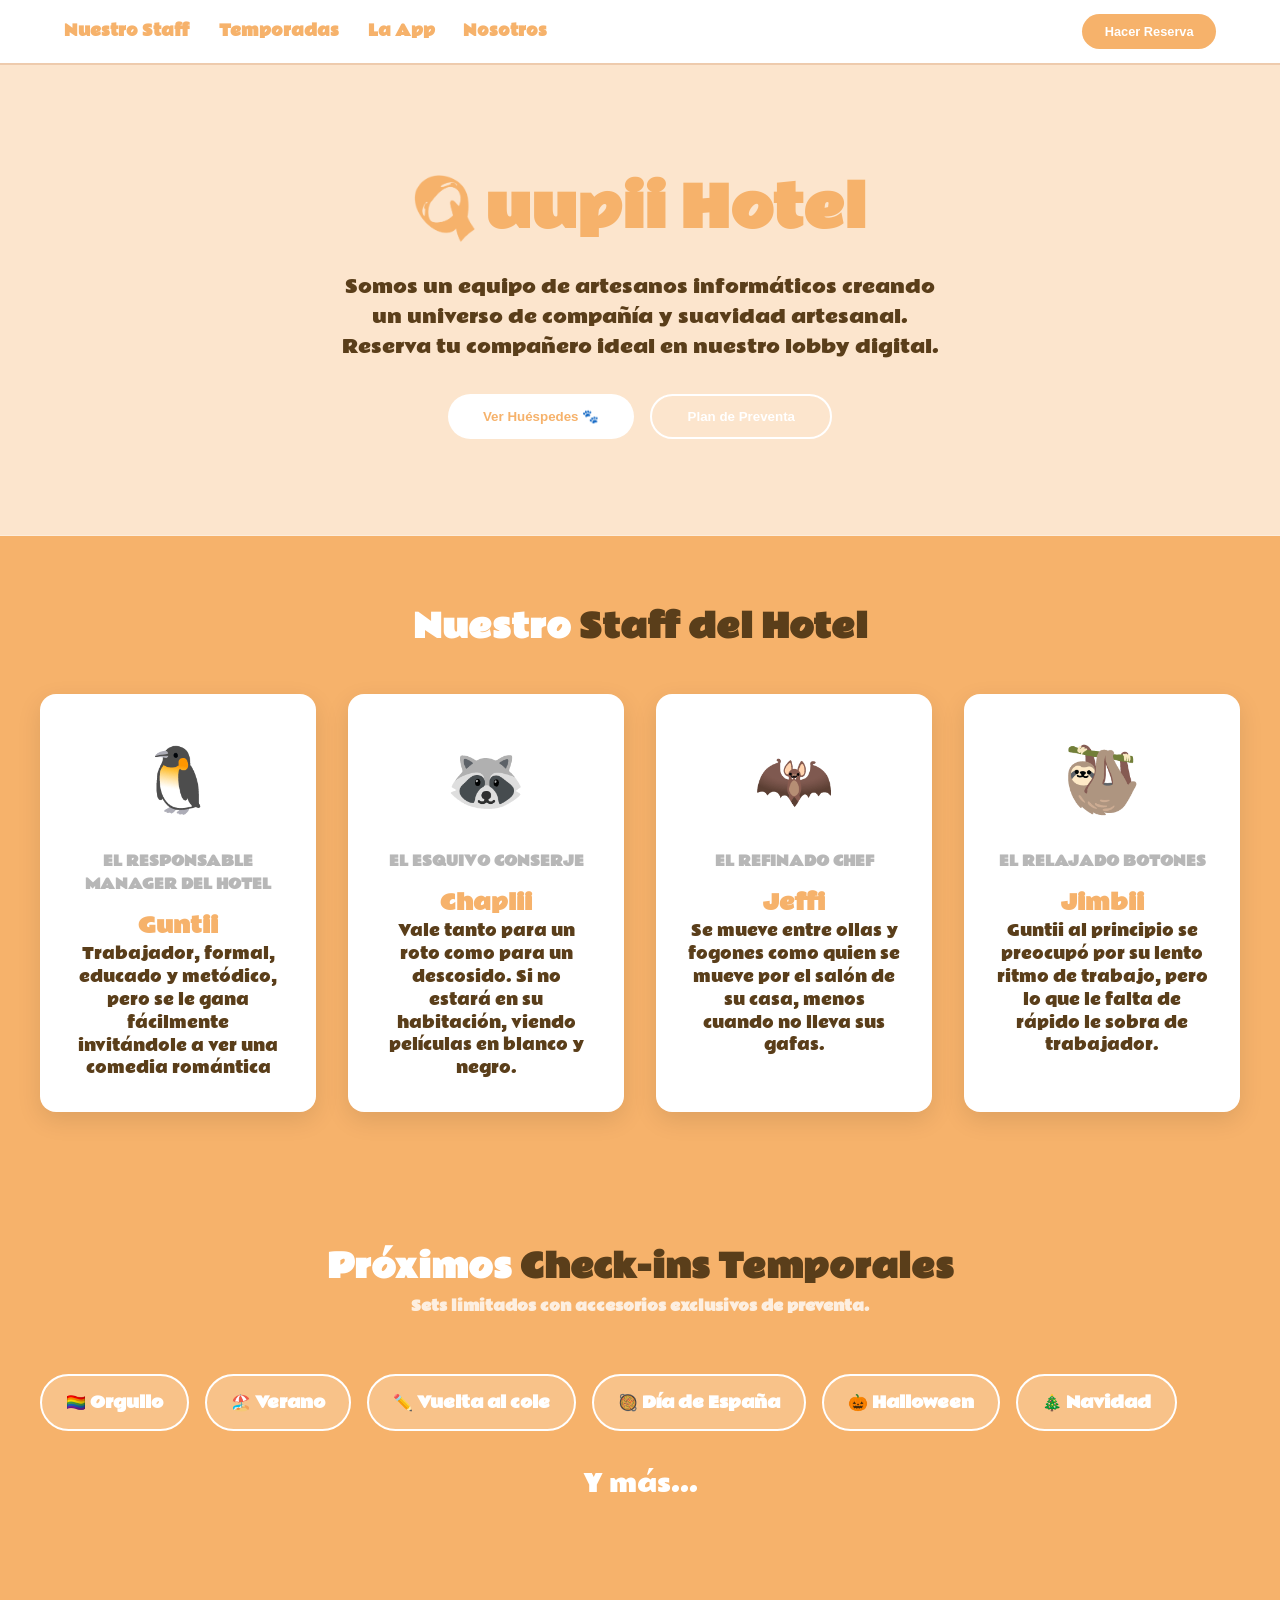
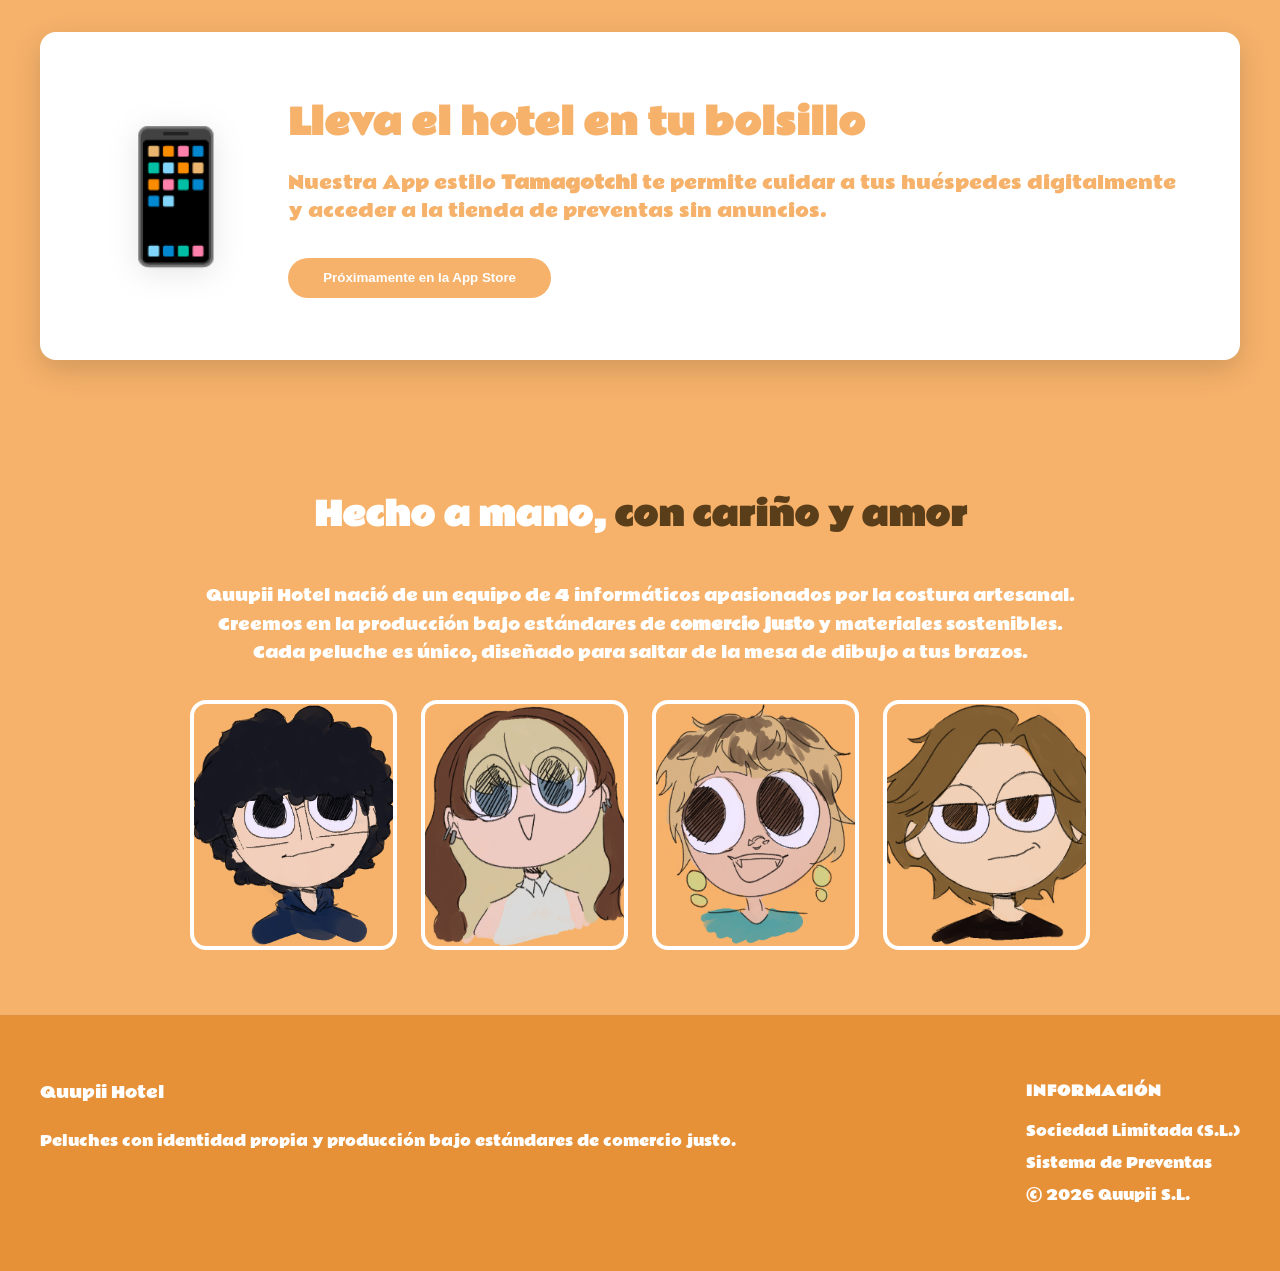
==== commit 04a5fdd0: "a" ====
--- a/index.html
+++ b/index.html
@@ -7,171 +7,30 @@
   <link rel="preconnect" href="https://fonts.googleapis.com">
   <link rel="preconnect" href="https://fonts.gstatic.com" crossorigin>
   <link href="https://fonts.googleapis.com/css2?family=Rammetto+One&display=swap" rel="stylesheet">
-  <style>
-    /* ── Reset & base ─────────────────────────────── */
-    *, *::before, *::after { box-sizing: border-box; margin: 0; padding: 0; }
-    html { scroll-behavior: smooth; }
-    body {
-      font-family: 'Rammetto One', cursive;
-      background: #f6b26b; /* Fondo principal naranja */
-      color: #fff;        /* Texto principal blanco */
-    }
-    a { text-decoration: none; color: inherit; }
-
-    /* ── Variables ────────────────────────────────── */
-    :root {
-      --orange:       #f6b26b;    /* Color base */
-      --white:        #ffffff;
-      --orange-dark:  #e69138;
-      --orange-deep:  #d0802d;
-      --dark-text:    #5a3e1a;
-      --border-light: rgba(255, 255, 255, 0.3);
-      --border-orange: #eecbad;
-      --radius:       16px;
-    }
-
-    /* ── Header / Navbar (INVERTIDO) ──────────────── */
-    header {
-      position: sticky;
-      top: 0;
-      z-index: 100;
-      background: var(--white); /* Fondo Blanco */
-      border-bottom: 2px solid var(--border-orange);
-    }
-    .navbar {
-      max-width: 1200px;
-      margin: 0 auto;
-      display: flex;
-      align-items: center;
-      justify-content: space-between;
-      padding: .9rem 1.5rem;
-    }
-    nav {
-      display: flex;
-      gap: 1.8rem;
-      font-weight: 700;
-      font-size: .95rem;
-      color: var(--orange); /* Enlaces Naranja */
-    }
-    nav a:hover { opacity: 0.7; }
-
-    /* Botón del Header invertido respecto al header blanco */
-    header .btn-header {
-      background: var(--orange);
-      color: var(--white);
-      padding: .6rem 1.4rem;
-      font-size: .8rem;
-      border-radius: 30px;
-      font-weight: 800;
-      border: none;
-      cursor: pointer;
-    }
-
-    /* ── Hero (Lobby) ────────────────────────────── */
-    .hero {
-      background: #fce5cd;
-      padding: 6rem 1.5rem;
-      text-align: center;
-      border-bottom: 1px solid var(--border-light);
-    }
-    .hero h1 {
-      font-size: clamp(2rem, 5vw, 3.5rem);
-      font-weight: 800;
-      color: #f6b26b;
-      margin-bottom: 1rem;
-    }
-    .hero h1 em { color: var(--dark-text); font-style: normal; text-shadow: 0 2px 4px rgba(0,0,0,0.1); }
-    .hero p { max-width: 600px; margin: 0 auto 2rem; color: #5a3e1a; font-size: 1.1rem; }
-
-    /* ── Sections ─────────────────────────────────── */
-    section { padding: 4rem 1.5rem; }
-    .section-inner { max-width: 1200px; margin: 0 auto; }
-    .section-title { text-align: center; font-size: 2rem; font-weight: 800; margin-bottom: 2.5rem; color: var(--white); }
-    .section-title span { color: var(--dark-text); }
-
-    /* ── Character Cards (Staff) ──────────────────── */
-    .staff-grid {
-      display: grid;
-      grid-template-columns: repeat(auto-fit, minmax(250px, 1fr));
-      gap: 2rem;
-    }
-    .staff-card {
-      background: var(--white);
-      border-radius: var(--radius);
-      padding: 2rem;
-      text-align: center;
-      transition: transform .2s;
-      box-shadow: 0 8px 24px rgba(0,0,0,0.1);
-    }
-    .staff-card:hover { transform: translateY(-5px); }
-    .staff-emoji { font-size: 4rem; margin-bottom: 1rem; }
-    .staff-name { font-weight: 800; font-size: 1.3rem; color: var(--orange); }
-    .staff-role { color: #888; font-weight: 700; font-size: .85rem; text-transform: uppercase; margin-bottom: .8rem; opacity: 0.6; }
-    .staff-desc { font-size: .95rem; color: var(--dark-text); line-height: 1.5; }
-
-    /* ── Season Sets ──────────────────────────────── */
-    .season-row {
-      display: flex;
-      gap: 1rem;
-      overflow-x: auto;
-      padding: 1rem 0;
-    }
-    .season-badge {
-      flex: 0 0 auto;
-      background: rgba(255, 255, 255, 0.2);
-      padding: .8rem 1.5rem;
-      border-radius: 30px;
-      font-weight: 700;
-      border: 2px solid var(--white);
-      color: var(--white);
-    }
-
-    /* ── App Promo ────────────────────────────────── */
-    .app-section {
-      background: var(--white);
-      color: var(--orange);
-      border-radius: var(--radius);
-      padding: 3.5rem;
-      display: flex;
-      align-items: center;
-      flex-wrap: wrap;
-      gap: 2rem;
-      box-shadow: 0 10px 30px rgba(0,0,0,0.15);
-    }
-    .app-content { flex: 1; min-width: 300px; }
-    .app-img { font-size: 8rem; flex: 0; filter: drop-shadow(0 5px 15px rgba(0,0,0,0.1)); }
-
-    /* ── Buttons ──────────────────────────────────── */
-    .btn-main {
-      background: var(--white);
-      color: var(--orange);
-      padding: .8rem 2.2rem;
-      border-radius: 30px;
-      font-weight: 800;
-      border: none;
-      cursor: pointer;
-      transition: background 0.3s;
-    }
-    .btn-main:hover { background: #fdfdfd; transform: scale(1.02); }
-
-    footer { background: var(--orange-dark); padding: 4rem 1.5rem; border-top: 1px solid var(--border-light); color: var(--white); }
-  </style>
+  <link rel="stylesheet" href="styles.css">
 </head>
 <body>
   <header>
     <div class="navbar">
-      <nav>
+      <div class="menu-toggle" id="mobile-menu">
+        <span></span><span></span><span></span>
+      </div>
+
+      <nav id="nav-links">
         <a href="#staff">Nuestro Staff</a>
         <a href="#temporadas">Temporadas</a>
-        <a href="#preventa">Preventas</a>
         <a href="#app">La App</a>
+        <a href="#nosotros">Nosotros</a>
       </nav>
       <button class="btn-header">Hacer Reserva</button>
     </div>
   </header>
 
   <section class="hero">
-    <h1>Quupii Hotel</h1>
+    <h1>
+      <img src="quupii_logo_o.png" alt="Q" class="logo-q" onerror="this.src='[data-uri]'">
+      uupii Hotel
+    </h1>
     <p>Somos un equipo de artesanos informáticos creando un universo de compañía y suavidad artesanal. Reserva tu compañero ideal en nuestro lobby digital.</p>
     <div style="display:flex; justify-content:center; gap:1rem; flex-wrap:wrap;">
       <button class="btn-main">Ver Huéspedes 🐾</button>
@@ -224,7 +83,7 @@
         <div class="season-badge">🎃 Halloween</div>
         <div class="season-badge">🎄 Navidad</div>
       </div>
-      <div style="text-align:center; font-size:1.5rem;">Y más...</div>
+      <div style="text-align:center; font-size:1.5rem; margin-top: 1rem;">Y más...</div>
     </div>
   </section>
 
@@ -237,20 +96,27 @@
           <p style="margin-bottom:2rem; line-height:1.6; font-size:1.1rem;">
             Nuestra App estilo <strong>Tamagotchi</strong> te permite cuidar a tus huéspedes digitalmente y acceder a la tienda de preventas sin anuncios.
           </p>
-          <button class="btn-main" style="background:var(--orange); color:var(--white);">Ver adelanto de la App</button>
+          <button class="btn-main" style="background:var(--orange); color:var(--white);">Próximamente en la App Store</button>
         </div>
       </div>
     </div>
   </section>
 
   <section id="nosotros">
-    <div class="section-inner" style="max-width:800px; text-align:center;">
+    <div class="section-inner" style="max-width:900px; text-align:center;">
       <h2 class="section-title">Hecho a mano, <span>con cariño y amor</span></h2>
-      <p style="line-height:1.8; color:#fff;">
+      <p style="line-height:1.8; color:#fff; margin-bottom: 2rem;">
         Quupii Hotel nació de un equipo de 4 informáticos apasionados por la costura artesanal. 
         Creemos en la producción bajo estándares de <strong>comercio justo</strong> y materiales sostenibles. 
         Cada peluche es único, diseñado para saltar de la mesa de dibujo a tus brazos.
       </p>
+      
+      <div class="nosotros-grid">
+        <img src="quupii_team_d.png" alt="Proceso artesanal" onerror="this.src='https://via.placeholder.com/400x300?text=Proceso+1'">
+        <img src="quupii_team_i.png" alt="Costura" onerror="this.src='https://via.placeholder.com/400x300?text=Proceso+2'">
+        <img src="quupii_team_e.png" alt="Materiales" onerror="this.src='https://via.placeholder.com/400x300?text=Proceso+3'">
+        <img src="quupii_team_j.png" alt="Equipo" onerror="this.src='https://via.placeholder.com/400x300?text=Proceso+4'">
+      </div>
     </div>
   </section>
 
@@ -271,5 +137,6 @@
     </div>
   </footer>
 
+  <script src="script.js"></script>
 </body>
 </html>
--- a/styles.css
+++ b/styles.css
@@ -0,0 +1,196 @@
+/* ── Reset & base ─────────────────────────────── */
+*, *::before, *::after { box-sizing: border-box; margin: 0; padding: 0; }
+html { scroll-behavior: smooth; }
+body {
+  font-family: 'Rammetto One', cursive;
+  background: #f6b26b; 
+  color: #fff;        
+}
+a { text-decoration: none; color: inherit; }
+
+:root {
+  --orange:       #f6b26b;    
+  --white:        #ffffff;
+  --orange-dark:  #e69138;
+  --orange-deep:  #d0802d;
+  --dark-text:    #5a3e1a;
+  --border-light: rgba(255, 255, 255, 0.3);
+  --border-orange: #eecbad;
+  --radius:       16px;
+}
+
+header {
+  position: sticky;
+  top: 0;
+  z-index: 100;
+  background: var(--white); 
+  border-bottom: 2px solid var(--border-orange);
+}
+.navbar {
+  max-width: 1200px;
+  margin: 0 auto;
+  display: flex;
+  align-items: center;
+  justify-content: space-between;
+  padding: .9rem 1.5rem;
+}
+nav {
+  display: flex;
+  gap: 1.8rem;
+  font-weight: 700;
+  font-size: .95rem;
+  color: var(--orange); 
+}
+nav a:hover { opacity: 0.7; }
+
+header .btn-header {
+  background: var(--orange);
+  color: var(--white);
+  padding: .6rem 1.4rem;
+  font-size: .8rem;
+  border-radius: 30px;
+  font-weight: 800;
+  border: none;
+  cursor: pointer;
+}
+
+.hero {
+  background: #fce5cd;
+  padding: 6rem 1.5rem;
+  text-align: center;
+  border-bottom: 1px solid var(--border-light);
+}
+.hero h1 {
+  font-size: clamp(2rem, 5vw, 3.5rem);
+  font-weight: 800;
+  color: #f6b26b;
+  margin-bottom: 1rem;
+  display: flex;
+  align-items: center;
+  justify-content: center;
+  gap: 10px;
+}
+.logo-q {
+  height: 1.2em;
+  width: auto;
+  vertical-align: middle;
+}
+
+.hero h1 em { color: var(--dark-text); font-style: normal; text-shadow: 0 2px 4px rgba(0,0,0,0.1); }
+.hero p { max-width: 600px; margin: 0 auto 2rem; color: #5a3e1a; font-size: 1.1rem; }
+
+section { padding: 4rem 1.5rem; }
+.section-inner { max-width: 1200px; margin: 0 auto; }
+.section-title { text-align: center; font-size: 2rem; font-weight: 800; margin-bottom: 2.5rem; color: var(--white); }
+.section-title span { color: var(--dark-text); }
+
+.staff-grid {
+  display: grid;
+  grid-template-columns: repeat(auto-fit, minmax(250px, 1fr));
+  gap: 2rem;
+}
+.staff-card {
+  background: var(--white);
+  border-radius: var(--radius);
+  padding: 2rem;
+  text-align: center;
+  transition: transform .2s;
+  box-shadow: 0 8px 24px rgba(0,0,0,0.1);
+}
+.staff-card:hover { transform: translateY(-5px); }
+.staff-emoji { font-size: 4rem; margin-bottom: 1rem; }
+.staff-name { font-weight: 800; font-size: 1.3rem; color: var(--orange); }
+.staff-role { color: #888; font-weight: 700; font-size: .85rem; text-transform: uppercase; margin-bottom: .8rem; opacity: 0.6; }
+.staff-desc { font-size: .95rem; color: var(--dark-text); line-height: 1.5; }
+
+.season-row {
+  display: flex;
+  gap: 1rem;
+  overflow-x: auto;
+  padding: 1rem 0;
+}
+.season-badge {
+  flex: 0 0 auto;
+  background: rgba(255, 255, 255, 0.2);
+  padding: .8rem 1.5rem;
+  border-radius: 30px;
+  font-weight: 700;
+  border: 2px solid var(--white);
+  color: var(--white);
+}
+
+.app-section {
+  background: var(--white);
+  color: var(--orange);
+  border-radius: var(--radius);
+  padding: 3.5rem;
+  display: flex;
+  align-items: center;
+  flex-wrap: wrap;
+  gap: 2rem;
+  box-shadow: 0 10px 30px rgba(0,0,0,0.15);
+}
+.app-content { flex: 1; min-width: 300px; }
+.app-img { font-size: 8rem; flex: 0; filter: drop-shadow(0 5px 15px rgba(0,0,0,0.1)); }
+
+.btn-main {
+  background: var(--white);
+  color: var(--orange);
+  padding: .8rem 2.2rem;
+  border-radius: 30px;
+  font-weight: 800;
+  border: none;
+  cursor: pointer;
+  transition: 0.3s;
+}
+.btn-main:hover { background: #fdfdfd; transform: scale(1.02); }
+
+footer { background: var(--orange-dark); padding: 4rem 1.5rem; border-top: 1px solid var(--border-light); color: var(--white); }
+
+/* ── NUEVOS ESTILOS: Nosotros & Responsividad ── */
+.nosotros-grid {
+  display: grid;
+  grid-template-columns: repeat(auto-fit, minmax(200px, 1fr));
+  gap: 1.5rem;
+  margin-top: 2rem;
+}
+.nosotros-grid img {
+  width: 100%;
+  height: 250px;
+  object-fit: cover;
+  border-radius: var(--radius);
+  border: 4px solid var(--white);
+}
+
+.menu-toggle {
+  display: none;
+  flex-direction: column;
+  gap: 5px;
+  cursor: pointer;
+}
+.menu-toggle span {
+  width: 25px;
+  height: 3px;
+  background: var(--orange);
+  border-radius: 2px;
+}
+
+@media (max-width: 768px) {
+  .menu-toggle { display: flex; }
+  nav {
+    display: none; 
+    position: absolute;
+    top: 100%;
+    left: 0;
+    width: 100%;
+    background: var(--white);
+    flex-direction: column;
+    padding: 2rem;
+    gap: 1.5rem;
+    text-align: center;
+    box-shadow: 0 10px 20px rgba(0,0,0,0.1);
+  }
+  nav.active { display: flex; }
+  .app-section { padding: 2rem; text-align: center; }
+  .app-img { font-size: 5rem; margin: 0 auto; }
+}
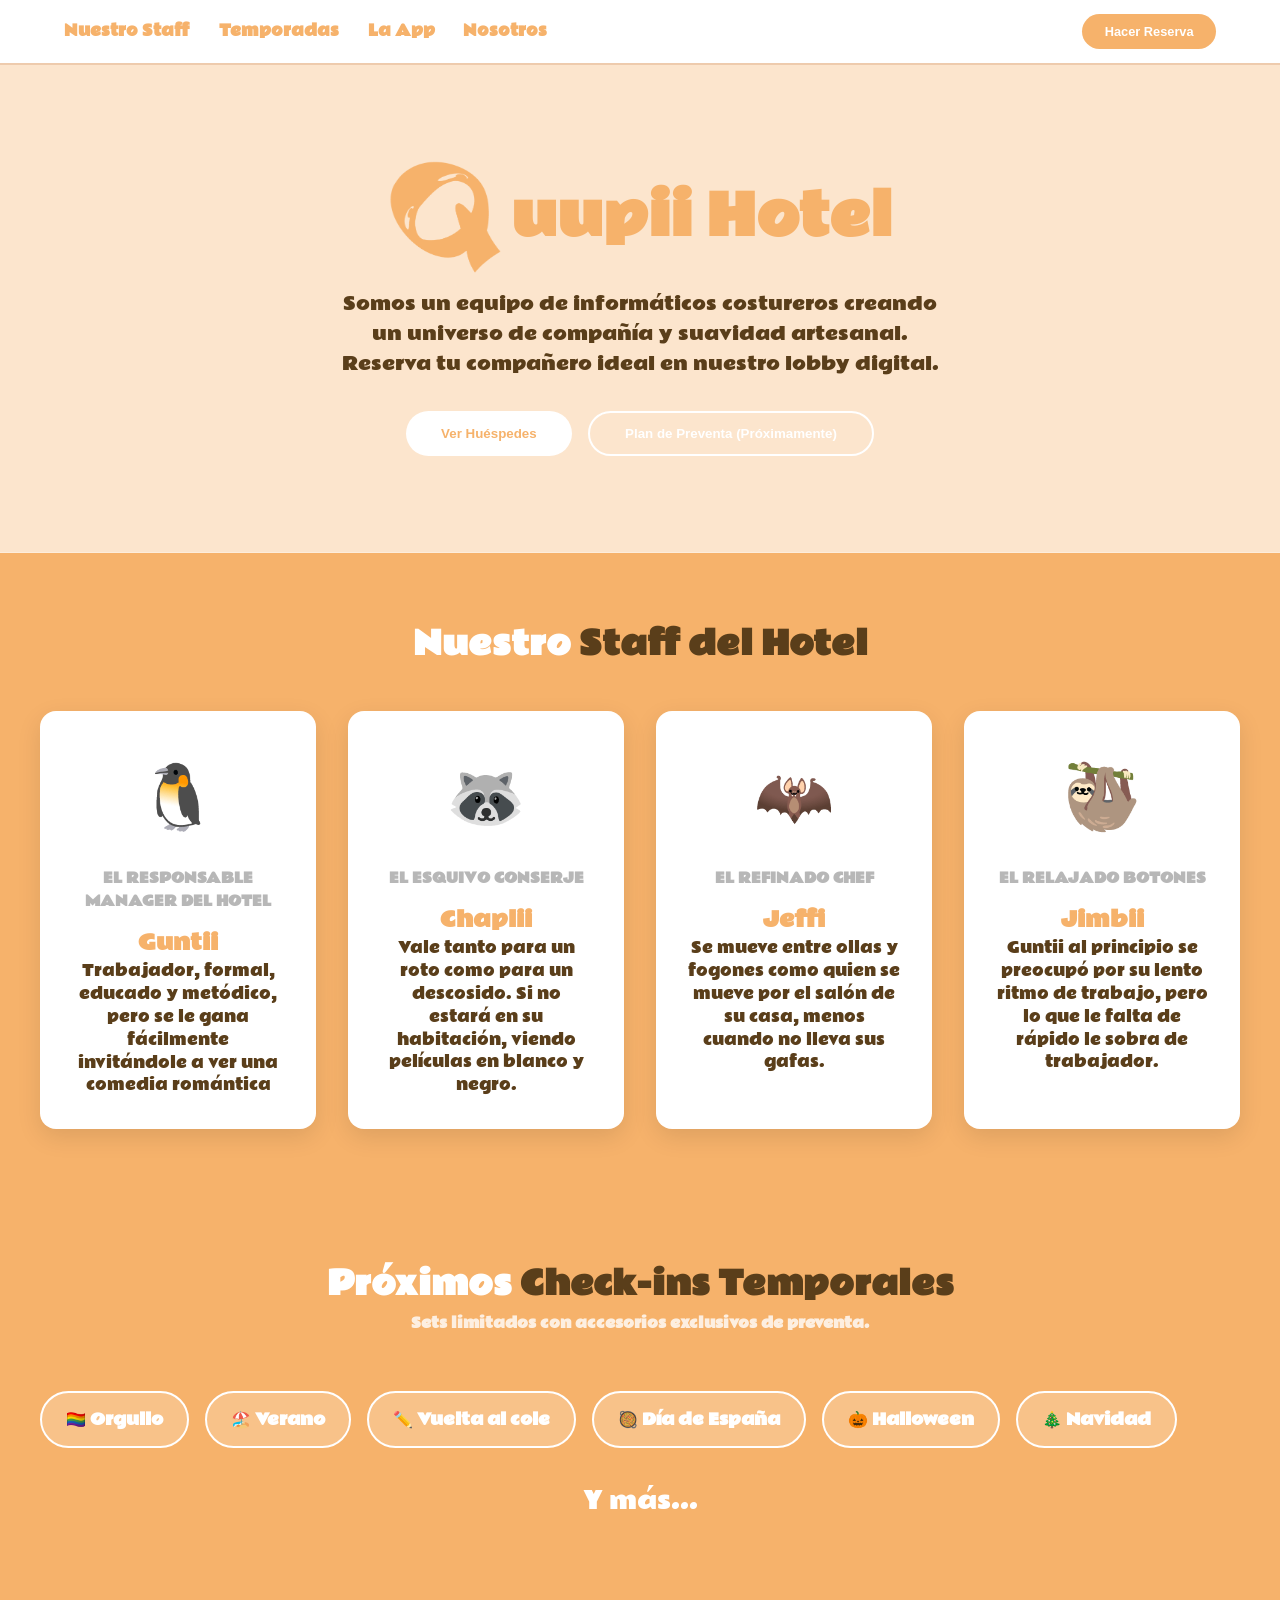
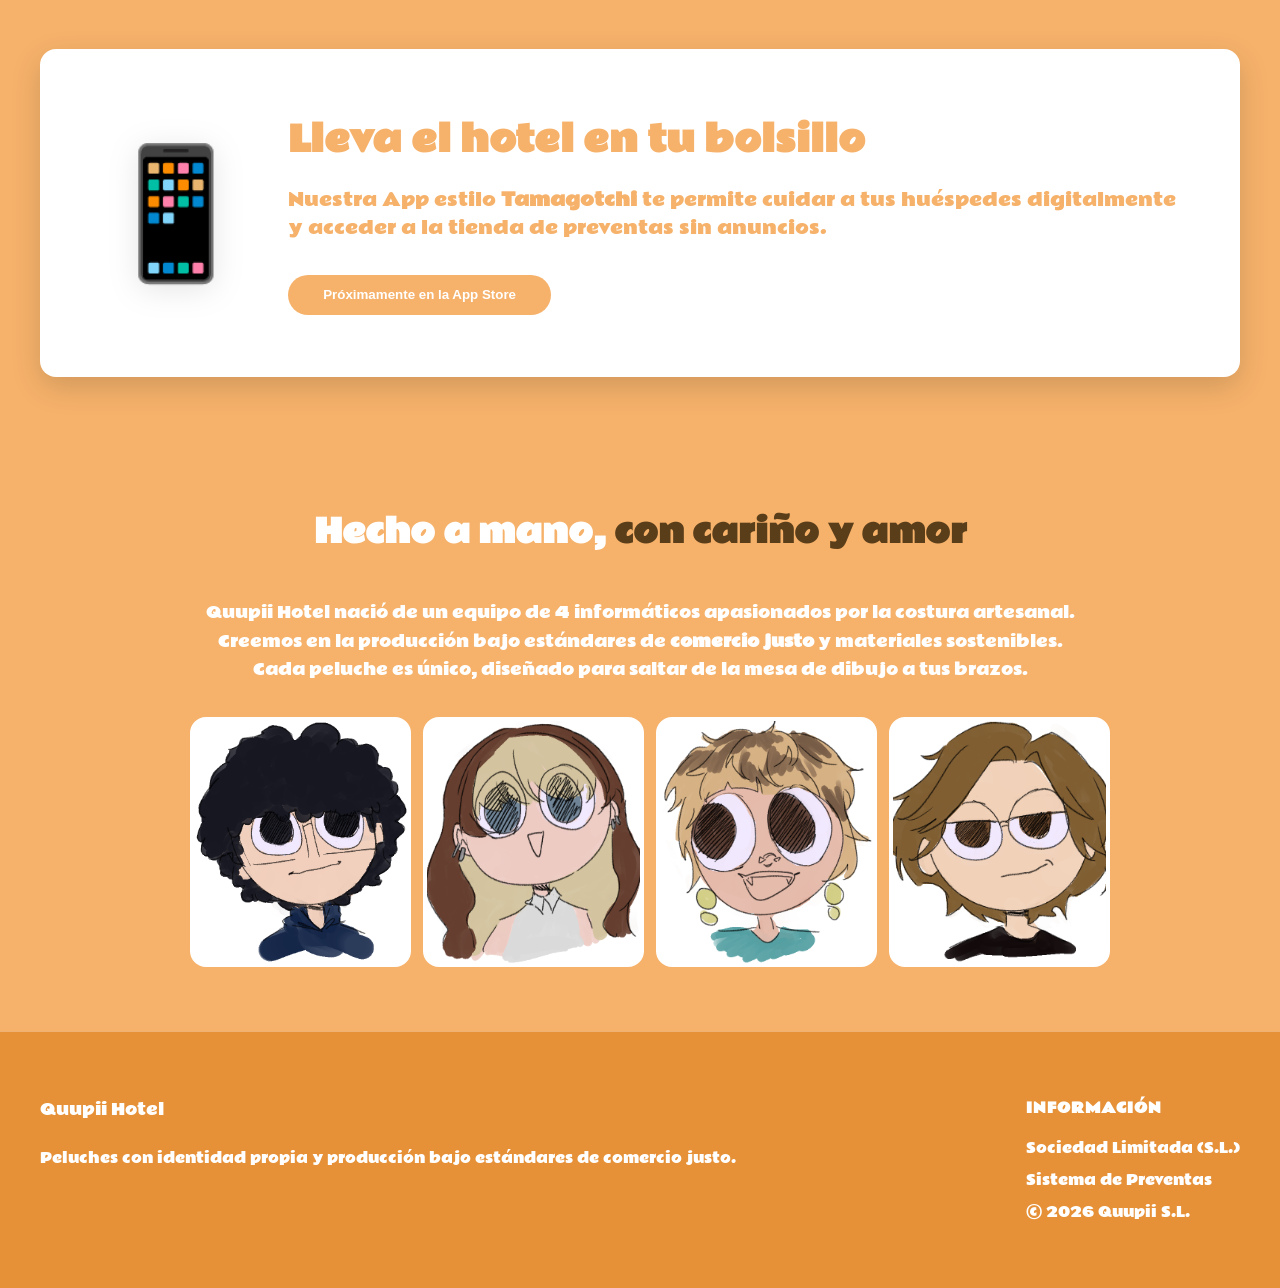
==== commit a97c5249: "b" ====
--- a/index.html
+++ b/index.html
@@ -31,10 +31,10 @@
       <img src="quupii_logo_o.png" alt="Q" class="logo-q" onerror="this.src='[data-uri]'">
       uupii Hotel
     </h1>
-    <p>Somos un equipo de artesanos informáticos creando un universo de compañía y suavidad artesanal. Reserva tu compañero ideal en nuestro lobby digital.</p>
+    <p>Somos un equipo de informáticos costureros creando un universo de compañía y suavidad artesanal. Reserva tu compañero ideal en nuestro lobby digital.</p>
     <div style="display:flex; justify-content:center; gap:1rem; flex-wrap:wrap;">
-      <button class="btn-main">Ver Huéspedes 🐾</button>
-      <button class="btn-main" style="background:transparent; border:2px solid var(--white); color:var(--white);">Plan de Preventa</button>
+      <button class="btn-main">Ver Huéspedes</button>
+      <button class="btn-main" style="background:transparent; border:2px solid var(--white); color:var(--white);">Plan de Preventa (Próximamente)</button>
     </div>
   </section>
 
--- a/styles.css
+++ b/styles.css
@@ -60,6 +60,7 @@
   text-align: center;
   border-bottom: 1px solid var(--border-light);
 }
+
 .hero h1 {
   font-size: clamp(2rem, 5vw, 3.5rem);
   font-weight: 800;
@@ -71,8 +72,8 @@
   gap: 10px;
 }
 .logo-q {
-  height: 1.2em;
-  width: auto;
+  height: 2.0em;
+  width: 2.0em;
   vertical-align: middle;
 }
 
@@ -151,15 +152,16 @@
 .nosotros-grid {
   display: grid;
   grid-template-columns: repeat(auto-fit, minmax(200px, 1fr));
-  gap: 1.5rem;
+  gap: 2.0rem;
   margin-top: 2rem;
 }
 .nosotros-grid img {
-  width: 100%;
+  width: 110%;
   height: 250px;
   object-fit: cover;
   border-radius: var(--radius);
   border: 4px solid var(--white);
+  background: var(--white);
 }
 
 .menu-toggle {
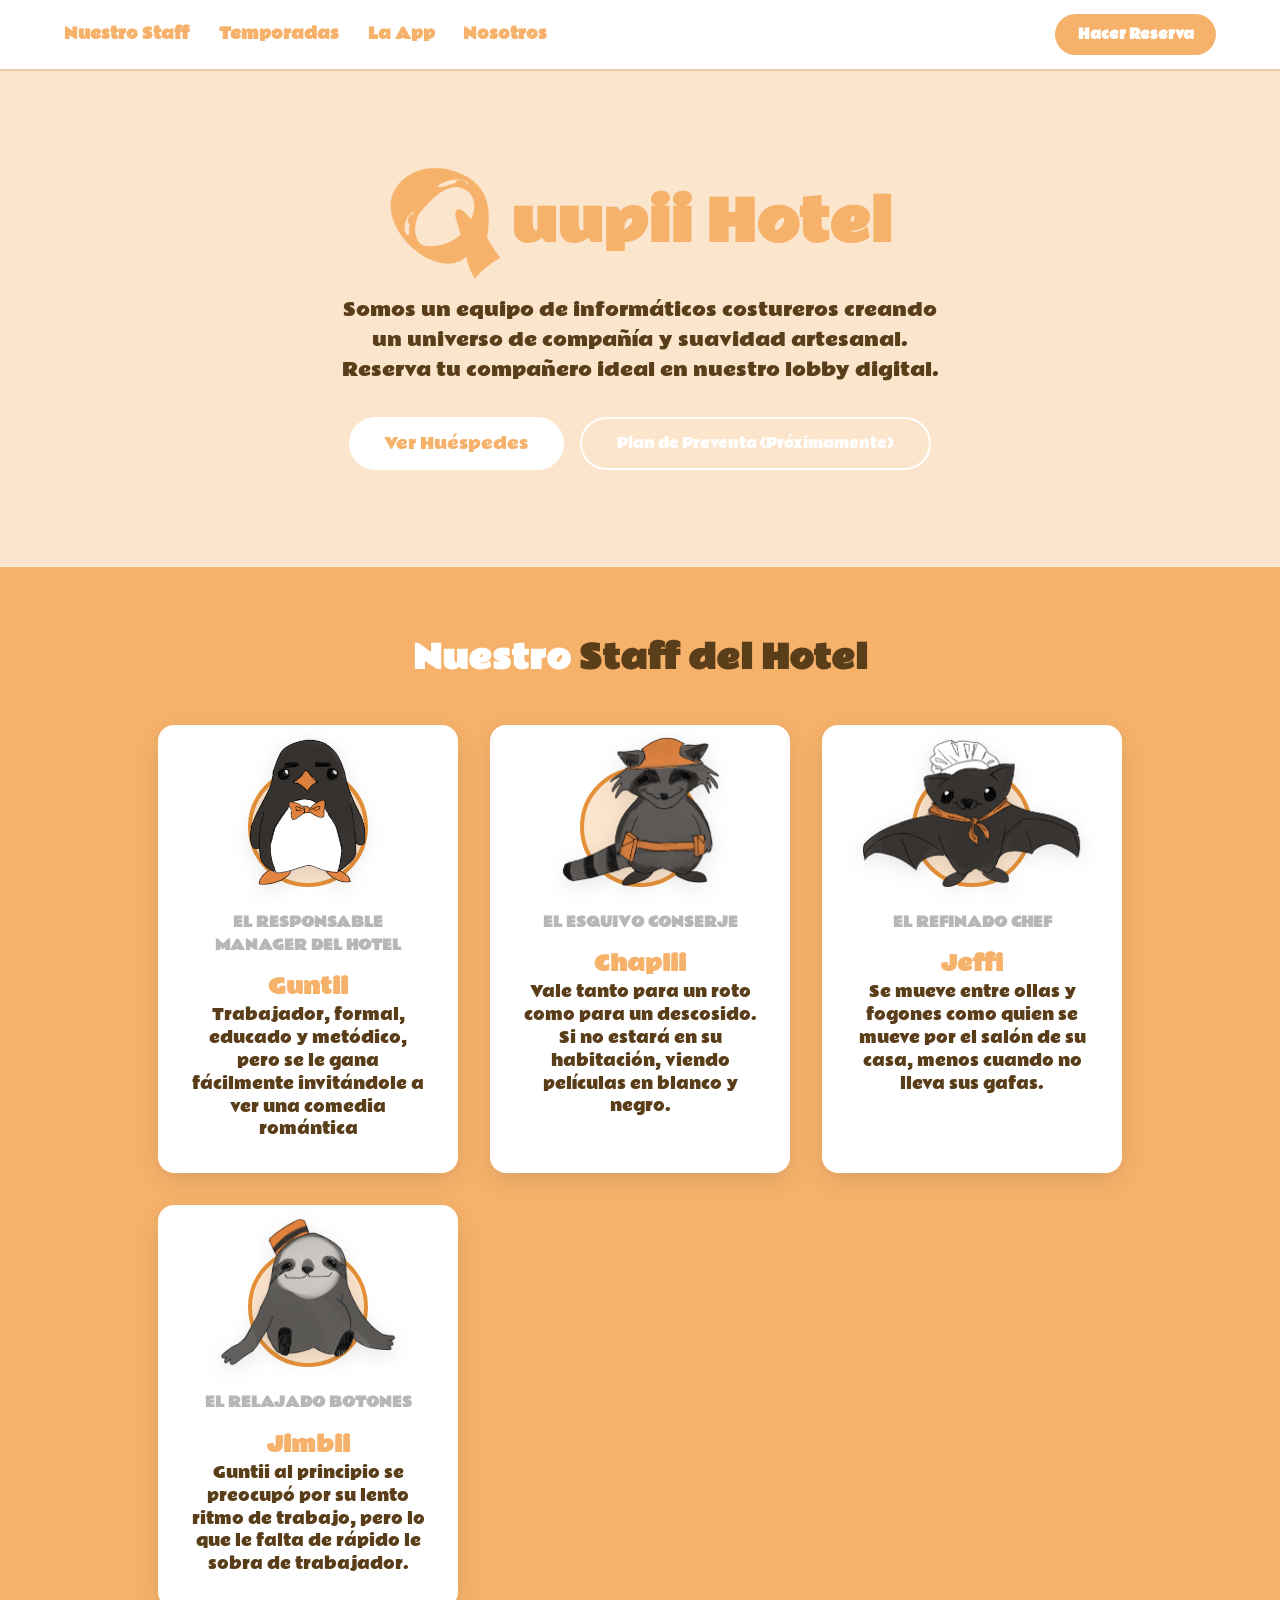
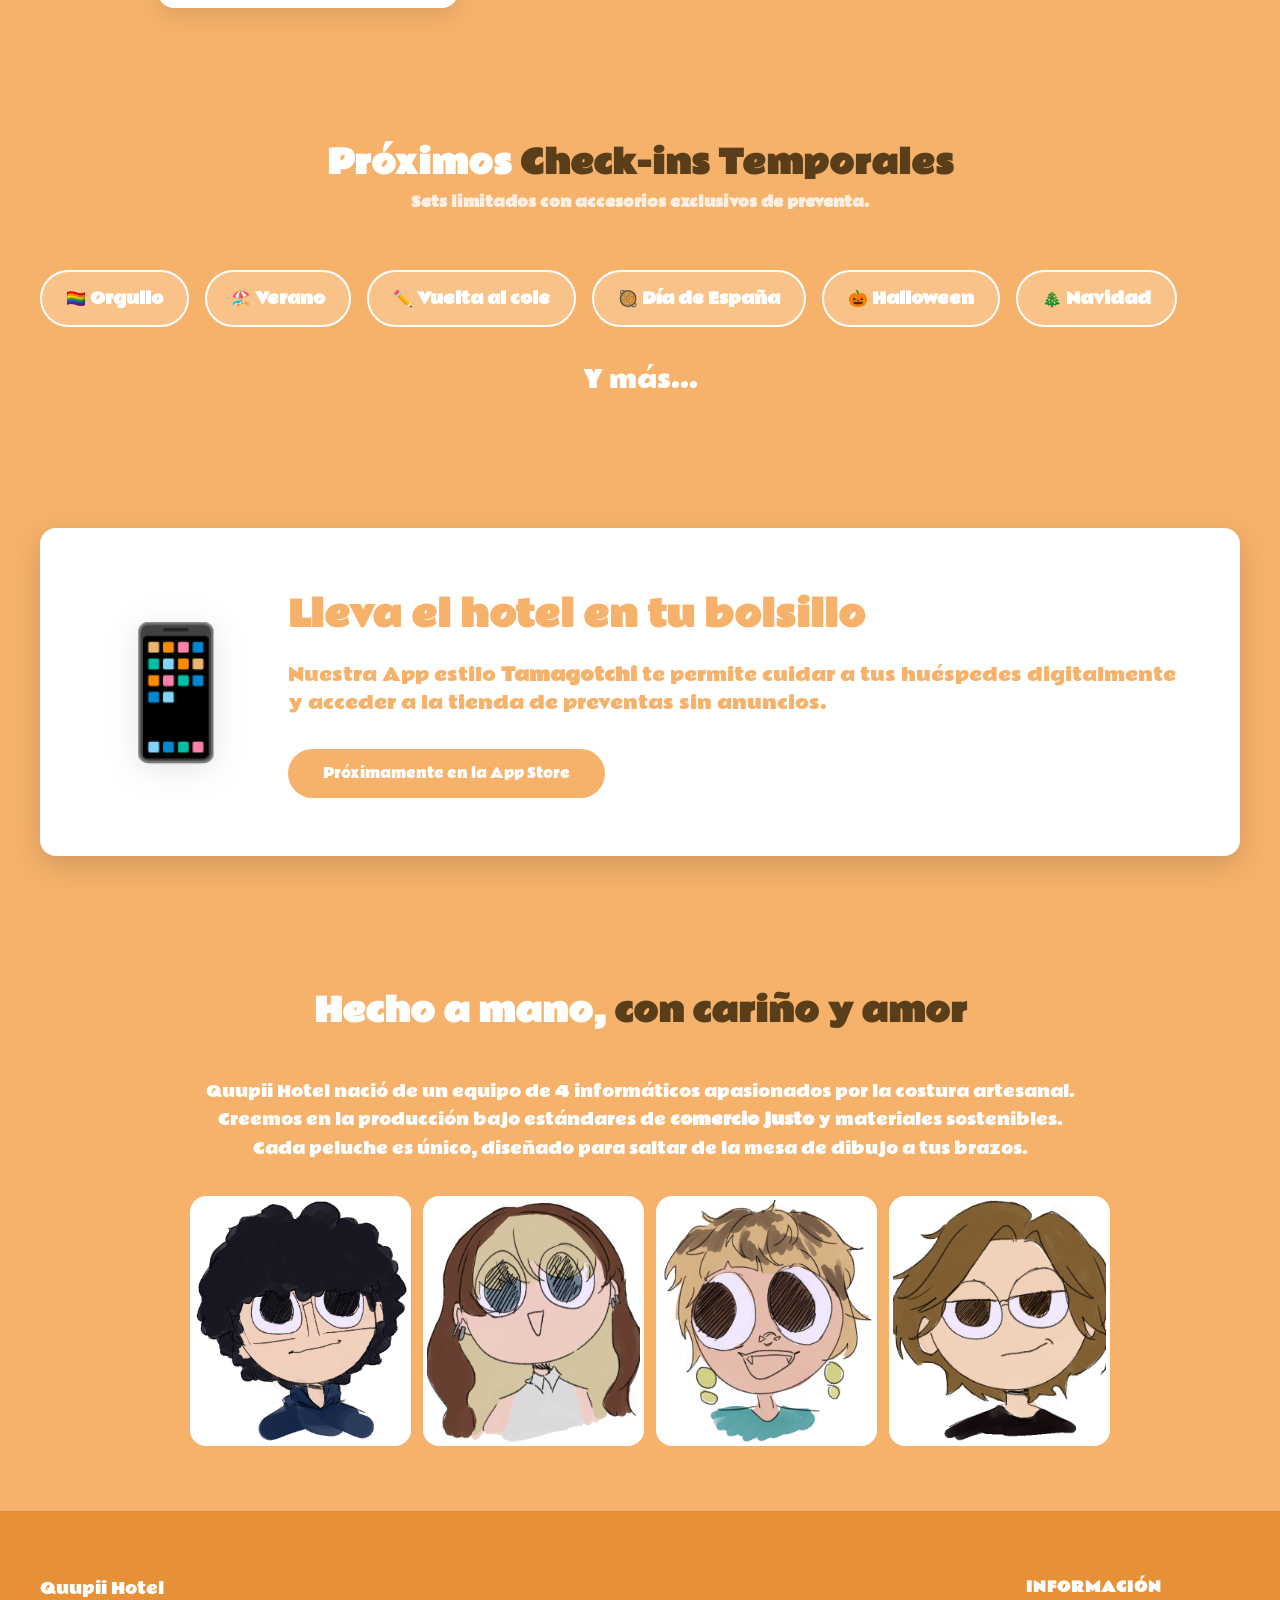
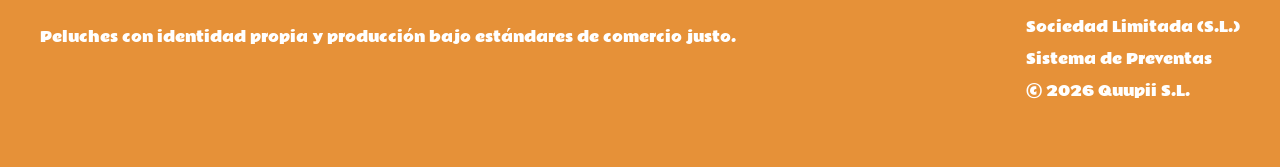
==== commit 50476559: "ale" ====
--- a/index.html
+++ b/index.html
@@ -28,44 +28,53 @@
 
   <section class="hero">
     <h1>
-      <img src="quupii_logo_o.png" alt="Q" class="logo-q" onerror="this.src='[data-uri]'">
+      <img src="img/quupii_logo_o.png" alt="Q" class="logo-q" onerror="this.src='[data-uri]'">
       uupii Hotel
     </h1>
     <p>Somos un equipo de informáticos costureros creando un universo de compañía y suavidad artesanal. Reserva tu compañero ideal en nuestro lobby digital.</p>
     <div style="display:flex; justify-content:center; gap:1rem; flex-wrap:wrap;">
-      <button class="btn-main">Ver Huéspedes</button>
+      <a href="huespedes.html" class="btn-main">Ver Huéspedes</a>
       <button class="btn-main" style="background:transparent; border:2px solid var(--white); color:var(--white);">Plan de Preventa (Próximamente)</button>
     </div>
   </section>
 
   <section id="staff">
-    <div class="section-inner">
-      <h2 class="section-title">Nuestro <span>Staff del Hotel</span></h2>
-      <div class="staff-grid">
-        <div class="staff-card">
-          <div class="staff-emoji">🐧</div>
-          <div class="staff-role">El responsable manager del hotel</div>
-          <div class="staff-name">Guntii</div>
-          <p class="staff-desc">Trabajador, formal, educado y metódico, pero se le gana fácilmente invitándole a ver una comedia romántica</p>
+    <h2 class="section-title">Nuestro <span>Staff del Hotel</span></h2>
+    <div class="staff-grid">
+      <div class="staff-card">
+        <div class="staff-img-container">
+          <img src="img/guntii_c.png" alt="Guntii" class="staff-img">
         </div>
-        <div class="staff-card">
-          <div class="staff-emoji">🦝</div>
-          <div class="staff-role">El esquivo conserje</div>
-          <div class="staff-name">Chaplii</div>
-          <p class="staff-desc">Vale tanto para un roto como para un descosido. Si no estará en su habitación, viendo películas en blanco y negro.</p>
+        <div class="staff-role">El responsable manager del hotel</div>
+        <div class="staff-name">Guntii</div>
+        <p class="staff-desc">Trabajador, formal, educado y metódico, pero se le gana fácilmente invitándole a ver una comedia romántica</p>
+      </div>
+
+      <div class="staff-card">
+        <div class="staff-img-container">
+          <img src="img/chaplii_c.png" alt="Chaplii" class="staff-img">
         </div>
-        <div class="staff-card">
-          <div class="staff-emoji">🦇</div>
-          <div class="staff-role">El refinado chef</div>
-          <div class="staff-name">Jeffi</div>
-          <p class="staff-desc">Se mueve entre ollas y fogones como quien se mueve por el salón de su casa, menos cuando no lleva sus gafas. </p>
+        <div class="staff-role">El esquivo conserje</div>
+        <div class="staff-name">Chaplii</div>
+        <p class="staff-desc">Vale tanto para un roto como para un descosido. Si no estará en su habitación, viendo películas en blanco y negro.</p>
+      </div>
+
+      <div class="staff-card">
+        <div class="staff-img-container">
+          <img src="img/jeffi_c.png" alt="Jeffi" class="staff-img">
         </div>
-        <div class="staff-card">
-          <div class="staff-emoji">🦥</div>
-          <div class="staff-role">El relajado botones</div>
-          <div class="staff-name">Jimbii</div>
-          <p class="staff-desc">Guntii al principio se preocupó por su lento ritmo de trabajo, pero lo que le falta de rápido le sobra de trabajador.</p>
+        <div class="staff-role">El refinado chef</div>
+        <div class="staff-name">Jeffi</div>
+        <p class="staff-desc">Se mueve entre ollas y fogones como quien se mueve por el salón de su casa, menos cuando no lleva sus gafas.</p>
+      </div>
+
+      <div class="staff-card">
+        <div class="staff-img-container">
+          <img src="img/jimbii_c.png" alt="Jimbii" class="staff-img">
         </div>
+        <div class="staff-role">El relajado botones</div>
+        <div class="staff-name">Jimbii</div>
+        <p class="staff-desc">Guntii al principio se preocupó por su lento ritmo de trabajo, pero lo que le falta de rápido le sobra de trabajador.</p>
       </div>
     </div>
   </section>
@@ -112,10 +121,10 @@
       </p>
       
       <div class="nosotros-grid">
-        <img src="quupii_team_d.png" alt="Proceso artesanal" onerror="this.src='https://via.placeholder.com/400x300?text=Proceso+1'">
-        <img src="quupii_team_i.png" alt="Costura" onerror="this.src='https://via.placeholder.com/400x300?text=Proceso+2'">
-        <img src="quupii_team_e.png" alt="Materiales" onerror="this.src='https://via.placeholder.com/400x300?text=Proceso+3'">
-        <img src="quupii_team_j.png" alt="Equipo" onerror="this.src='https://via.placeholder.com/400x300?text=Proceso+4'">
+        <img src="img/quupii_team_d.png" alt="Proceso artesanal" onerror="this.src='https://via.placeholder.com/400x300?text=Proceso+1'">
+        <img src="img/quupii_team_i.png" alt="Costura" onerror="this.src='https://via.placeholder.com/400x300?text=Proceso+2'">
+        <img src="img/quupii_team_e.png" alt="Materiales" onerror="this.src='https://via.placeholder.com/400x300?text=Proceso+3'">
+        <img src="img/quupii_team_j.png" alt="Equipo" onerror="this.src='https://via.placeholder.com/400x300?text=Proceso+4'">
       </div>
     </div>
   </section>
--- a/styles.css
+++ b/styles.css
@@ -5,6 +5,10 @@
   font-family: 'Rammetto One', cursive;
   background: #f6b26b; 
   color: #fff;        
+
+  display: flex;
+  flex-direction: column;
+  min-height: 100vh;
 }
 a { text-decoration: none; color: inherit; }
 
@@ -19,6 +23,10 @@
   --radius:       16px;
 }
 
+section {
+  flex: 1; /* Esto hace que la sección crezca y ocupe todo el espacio sobrante */
+}
+
 header {
   position: sticky;
   top: 0;
@@ -87,19 +95,65 @@
 
 .staff-grid {
   display: grid;
-  grid-template-columns: repeat(auto-fit, minmax(250px, 1fr));
+  grid-template-columns: repeat(auto-fit, minmax(250px, 300px)); /* Forzamos un ancho máximo de 300px por tarjeta */
   gap: 2rem;
-}
+  justify-content: center; /* Centra las tarjetas si hay pocas */
+}
+
 .staff-card {
   background: var(--white);
   border-radius: var(--radius);
   padding: 2rem;
   text-align: center;
-  transition: transform .2s;
+  transition: transform .3s ease;
   box-shadow: 0 8px 24px rgba(0,0,0,0.1);
-}
-.staff-card:hover { transform: translateY(-5px); }
-.staff-emoji { font-size: 4rem; margin-bottom: 1rem; }
+  display: flex;
+  flex-direction: column;
+  align-items: center;
+}
+/* Contenedor de la imagen para asegurar que todo esté centrado */
+.staff-img-container {
+  position: relative;
+  width: 130px; /* Ancho del área */
+  height: 130px; /* Altura del área */
+  margin-bottom: 1.5rem;
+  display: flex;
+  align-items: flex-end; /* Alinea la imagen a la base del círculo */
+  justify-content: center;
+}
+
+/* Este es el círculo de fondo */
+.staff-img-container::before {
+  content: "";
+  position: absolute;
+  bottom: 0;
+  width: 120px;
+  height: 120px;
+  background: #fce5cd;
+  border: 4px solid var(--orange-dark);
+  border-radius: 50%;
+  z-index: 1;
+}
+
+.staff-img {
+  position: relative;
+  z-index: 2; /* Por encima del círculo */
+  width: auto;
+  height: 150px; /* Más alta que el círculo para que sobresalga */
+  object-fit: contain;
+  transition: transform 0.3s ease;
+  filter: drop-shadow(0 5px 10px rgba(0,0,0,0.1));
+}
+
+/* Animación opcional: el personaje salta un poco al pasar el ratón */
+.staff-card:hover .staff-img {
+  transform: scale(1.1) translateY(-15px);
+}
+
+.staff-card:hover {
+  transform: translateY(-5px);
+}
+
 .staff-name { font-weight: 800; font-size: 1.3rem; color: var(--orange); }
 .staff-role { color: #888; font-weight: 700; font-size: .85rem; text-transform: uppercase; margin-bottom: .8rem; opacity: 0.6; }
 .staff-desc { font-size: .95rem; color: var(--dark-text); line-height: 1.5; }
@@ -145,6 +199,20 @@
   transition: 0.3s;
 }
 .btn-main:hover { background: #fdfdfd; transform: scale(1.02); }
+
+.btn-main, .btn-header {
+  /* 1. Obliga al botón a usar tu tipografía */
+  font-family: inherit; 
+  font-weight: 40;
+  
+  /* 2. Asegura que el enlace se comporte como un bloque para respetar el padding */
+  display: inline-block; 
+  
+  /* 3. Quita decoraciones por si acaso */
+  text-decoration: none;
+  vertical-align: middle;
+  cursor: pointer;
+}
 
 footer { background: var(--orange-dark); padding: 4rem 1.5rem; border-top: 1px solid var(--border-light); color: var(--white); }
 
